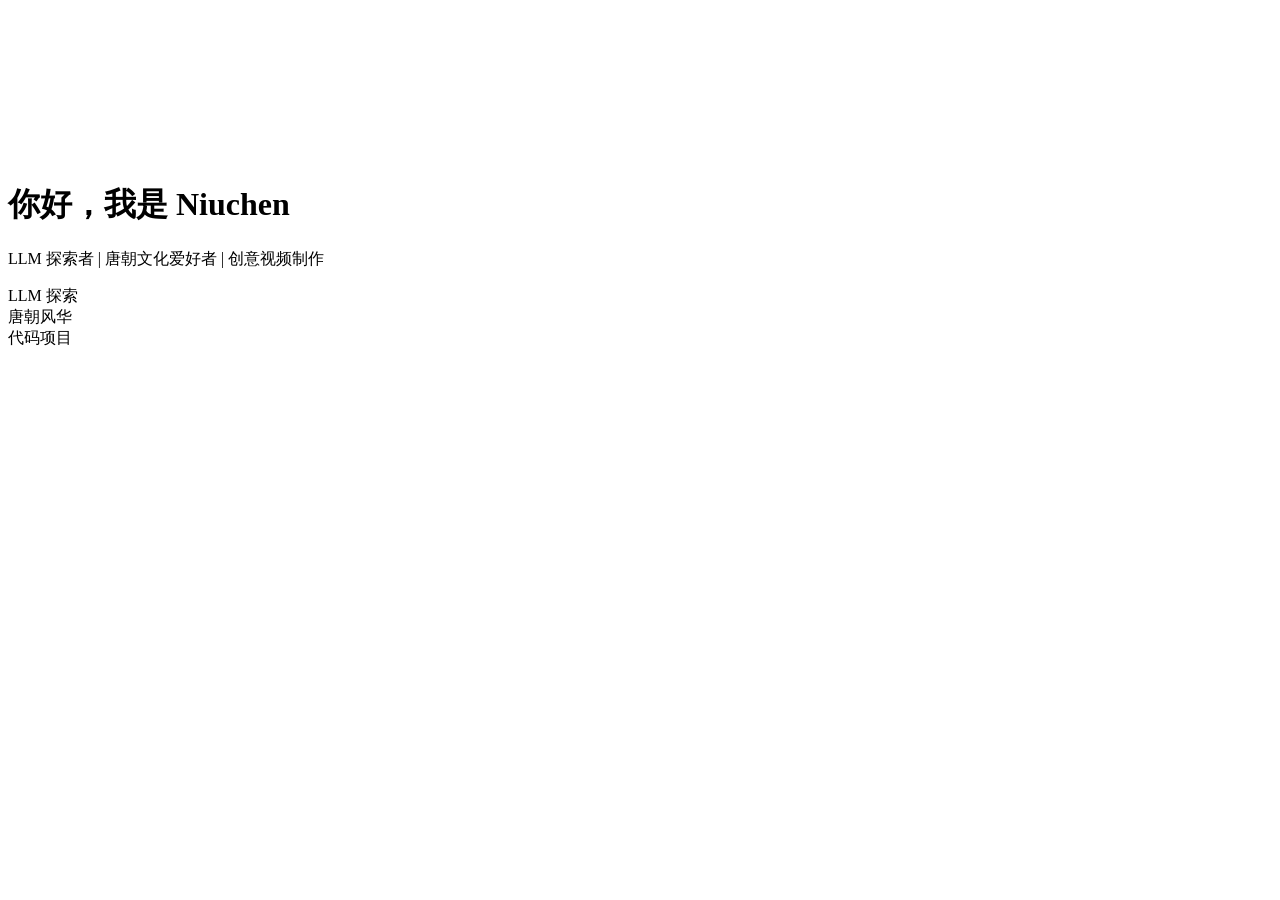
==== index.html @ 86c9473b "Create index.html" ====
<!DOCTYPE html>
<html lang="zh-CN">
<head>
    <meta charset="UTF-8">
    <title>Niuchen 的梦幻空间</title>
    <link rel="stylesheet" href="style.css">
</head>
<body>
    <canvas id="canvas"></canvas> <div class="content">
        <header>
            <h1 class="anime-title">你好，我是 Niuchen</h1>
            <p>LLM 探索者 | 唐朝文化爱好者 | 创意视频制作</p>
        </header>
        <main class="card-container">
            <div class="card">LLM 探索</div>
            <div class="card">唐朝风华</div>
            <div class="card">代码项目</div>
        </main>
    </div>
    <script src="script.js"></script>
</body>
</html>
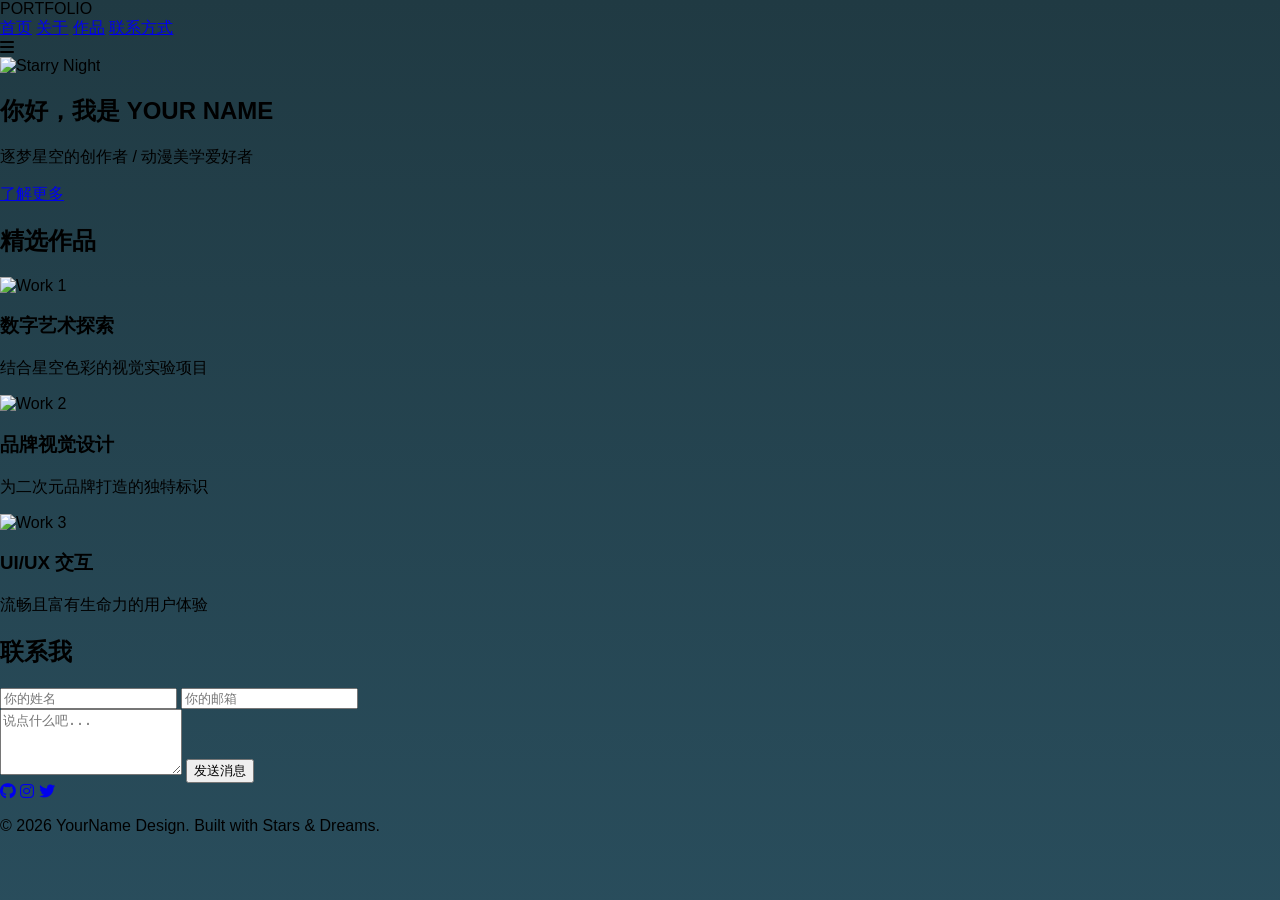
==== commit 5b527194: "Update index.html" ====
--- a/index.html
+++ b/index.html
@@ -2,21 +2,95 @@
 <html lang="zh-CN">
 <head>
     <meta charset="UTF-8">
-    <title>Niuchen 的梦幻空间</title>
+    <meta name="viewport" content="width=device-width, initial-scale=1.0">
+    <title>个人综合空间 | Your Name</title>
+    <script src="https://cdn.tailwindcss.com"></script>
+    <link rel="stylesheet" href="https://cdnjs.cloudflare.com/ajax/libs/font-awesome/6.0.0/css/all.min.css">
     <link rel="stylesheet" href="style.css">
 </head>
-<body>
-    <canvas id="canvas"></canvas> <div class="content">
-        <header>
-            <h1 class="anime-title">你好，我是 Niuchen</h1>
-            <p>LLM 探索者 | 唐朝文化爱好者 | 创意视频制作</p>
-        </header>
-        <main class="card-container">
-            <div class="card">LLM 探索</div>
-            <div class="card">唐朝风华</div>
-            <div class="card">代码项目</div>
-        </main>
-    </div>
-    <script src="script.js"></script>
+<body class="bg-slate-900 text-white font-sans">
+
+    <nav class="fixed w-full z-50 bg-slate-900/80 backdrop-blur-md border-b border-purple-500/30">
+        <div class="max-w-7xl mx-auto px-6 py-4 flex justify-between items-center">
+            <div class="text-2xl font-bold bg-gradient-to-r from-cyan-400 to-pink-500 bg-clip-text text-transparent">
+                PORTFOLIO
+            </div>
+            <div class="hidden md:flex space-x-8">
+                <a href="#" class="hover:text-cyan-400 transition-colors">首页</a>
+                <a href="#about" class="hover:text-pink-400 transition-colors">关于</a>
+                <a href="#work" class="hover:text-purple-400 transition-colors">作品</a>
+                <a href="#contact" class="hover:text-yellow-400 transition-colors">联系方式</a>
+            </div>
+            <div class="md:hidden text-2xl">
+                <i class="fas fa-bars"></i>
+            </div>
+        </div>
+    </nav>
+
+    <section class="relative h-screen flex items-center justify-center overflow-hidden">
+        <img src="https://images.unsplash.com/photo-1506744038136-46273834b3fb?auto=format&fit=crop&q=80&w=2000" 
+             alt="Starry Night" 
+             class="absolute inset-0 w-full h-full object-cover opacity-60">
+        <div class="absolute inset-0 bg-gradient-to-b from-transparent via-slate-900/50 to-slate-900"></div>
+        
+        <div class="relative z-10 text-center px-4">
+            <h1 class="text-5xl md:text-8xl font-black mb-6 tracking-tighter animate-fade-in">
+                你好，我是 <span class="text-transparent bg-clip-text bg-gradient-to-r from-cyan-300 via-pink-400 to-yellow-300">YOUR NAME</span>
+            </h1>
+            <p class="text-lg md:text-2xl mb-8 text-slate-300">逐梦星空的创作者 / 动漫美学爱好者</p>
+            <a href="#work" class="px-8 py-4 bg-gradient-to-r from-cyan-500 to-purple-600 rounded-full font-bold text-lg hover:scale-105 transition-transform hover:shadow-[0_0_20px_rgba(34,211,238,0.6)]">
+                了解更多
+            </a>
+        </div>
+    </section>
+
+    <section id="work" class="py-24 max-w-7xl mx-auto px-6">
+        <h2 class="text-4xl font-bold mb-12 text-center">精选作品</h2>
+        <div class="grid grid-cols-1 md:grid-cols-3 gap-8">
+            <div class="group relative overflow-hidden rounded-2xl bg-slate-800 border border-slate-700 hover:border-pink-500 transition-all">
+                <img src="https://images.unsplash.com/photo-1578632292335-df3abbb0d586?auto=format&fit=crop&q=80&w=600" class="w-full h-64 object-cover group-hover:scale-110 transition-duration-500" alt="Work 1">
+                <div class="p-6">
+                    <h3 class="text-xl font-bold mb-2 group-hover:text-cyan-400">数字艺术探索</h3>
+                    <p class="text-slate-400 text-sm">结合星空色彩的视觉实验项目</p>
+                </div>
+            </div>
+            <div class="group relative overflow-hidden rounded-2xl bg-slate-800 border border-slate-700 hover:border-cyan-500 transition-all">
+                <img src="https://images.unsplash.com/photo-1614850523296-d8c1af93d400?auto=format&fit=crop&q=80&w=600" class="w-full h-64 object-cover group-hover:scale-110 transition-duration-500" alt="Work 2">
+                <div class="p-6">
+                    <h3 class="text-xl font-bold mb-2 group-hover:text-pink-400">品牌视觉设计</h3>
+                    <p class="text-slate-400 text-sm">为二次元品牌打造的独特标识</p>
+                </div>
+            </div>
+            <div class="group relative overflow-hidden rounded-2xl bg-slate-800 border border-slate-700 hover:border-yellow-500 transition-all">
+                <img src="https://images.unsplash.com/photo-1534447677768-be436bb09401?auto=format&fit=crop&q=80&w=600" class="w-full h-64 object-cover group-hover:scale-110 transition-duration-500" alt="Work 3">
+                <div class="p-6">
+                    <h3 class="text-xl font-bold mb-2 group-hover:text-yellow-400">UI/UX 交互</h3>
+                    <p class="text-slate-400 text-sm">流畅且富有生命力的用户体验</p>
+                </div>
+            </div>
+        </div>
+    </section>
+
+    <section id="contact" class="py-24 bg-slate-950/50">
+        <div class="max-w-4xl mx-auto px-6 text-center">
+            <h2 class="text-4xl font-bold mb-8">联系我</h2>
+            <form class="space-y-6 text-left">
+                <div class="grid grid-cols-1 md:grid-cols-2 gap-6">
+                    <input type="text" placeholder="你的姓名" class="w-full bg-slate-800 border border-slate-700 p-4 rounded-lg focus:outline-none focus:border-pink-500 transition-colors">
+                    <input type="email" placeholder="你的邮箱" class="w-full bg-slate-800 border border-slate-700 p-4 rounded-lg focus:outline-none focus:border-cyan-500 transition-colors">
+                </div>
+                <textarea rows="4" placeholder="说点什么吧..." class="w-full bg-slate-800 border border-slate-700 p-4 rounded-lg focus:outline-none focus:border-purple-500 transition-colors"></textarea>
+                <button class="w-full py-4 bg-white text-slate-900 font-bold rounded-lg hover:bg-cyan-400 hover:text-white transition-all transform hover:-translate-y-1">发送消息</button>
+            </form>
+
+            <div class="mt-16 flex justify-center space-x-8 text-2xl">
+                <a href="#" class="text-slate-400 hover:text-cyan-400 transition-colors"><i class="fab fa-github"></i></a>
+                <a href="#" class="text-slate-400 hover:text-pink-400 transition-colors"><i class="fab fa-instagram"></i></a>
+                <a href="#" class="text-slate-400 hover:text-blue-400 transition-colors"><i class="fab fa-twitter"></i></a>
+            </div>
+            <p class="mt-8 text-slate-500 text-sm">© 2026 YourName Design. Built with Stars & Dreams.</p>
+        </div>
+    </section>
+
 </body>
 </html>
--- a/style.css
+++ b/style.css
@@ -0,0 +1,36 @@
+body, html {
+    margin: 0; padding: 0; width: 100%; height: 100%;
+    overflow: hidden; font-family: 'Segoe UI', Tahoma, Geneva, Verdana, sans-serif;
+    /* 模拟《你的名字》黄昏渐变色 */
+    background: linear-gradient(180deg, #203a43, #2c5364, #ffafbd, #ffc3a0);
+    background-size: 400% 400%;
+    animation: gradientBG 15s ease infinite;
+}
+
+@keyframes gradientBG {
+    0% { background-position: 0% 50%; }
+    50% { background-position: 100% 50%; }
+    100% { background-position: 0% 50%; }
+}
+
+.content {
+    position: absolute; top: 50%; left: 50%;
+    transform: translate(-50%, -50%);
+    text-align: center; color: white; z-index: 10;
+}
+
+.anime-title { font-size: 3rem; text-shadow: 0 0 10px rgba(255,255,255,0.5); }
+
+.card-container { display: flex; gap: 20px; margin-top: 30px; }
+
+.card {
+    background: rgba(255, 255, 255, 0.15);
+    backdrop-filter: blur(10px);
+    border: 2px solid rgba(255, 255, 255, 0.3);
+    padding: 20px 40px; border-radius: 15px;
+    cursor: pointer; transition: 0.3s;
+}
+
+.card:hover { transform: translateY(-10px); background: rgba(255, 255, 255, 0.3); }
+
+#canvas { position: fixed; top: 0; left: 0; pointer-events: none; }
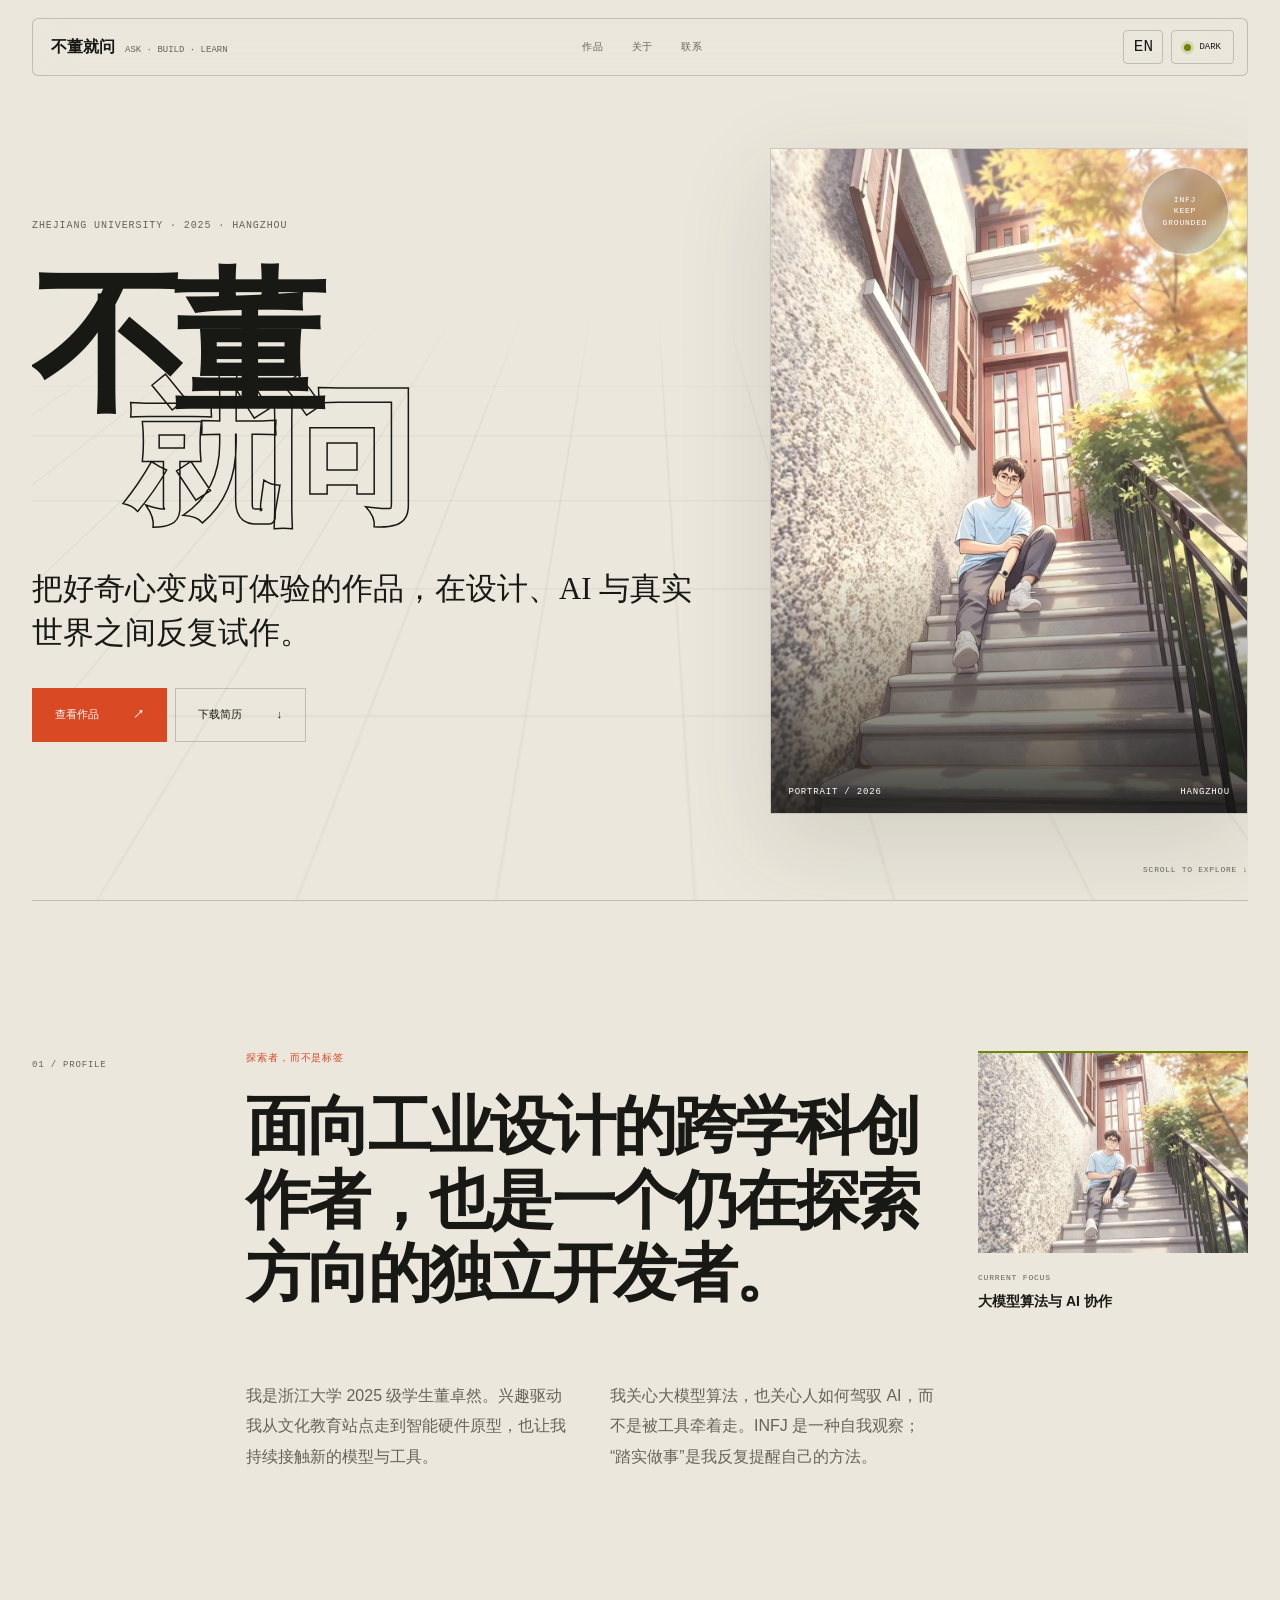
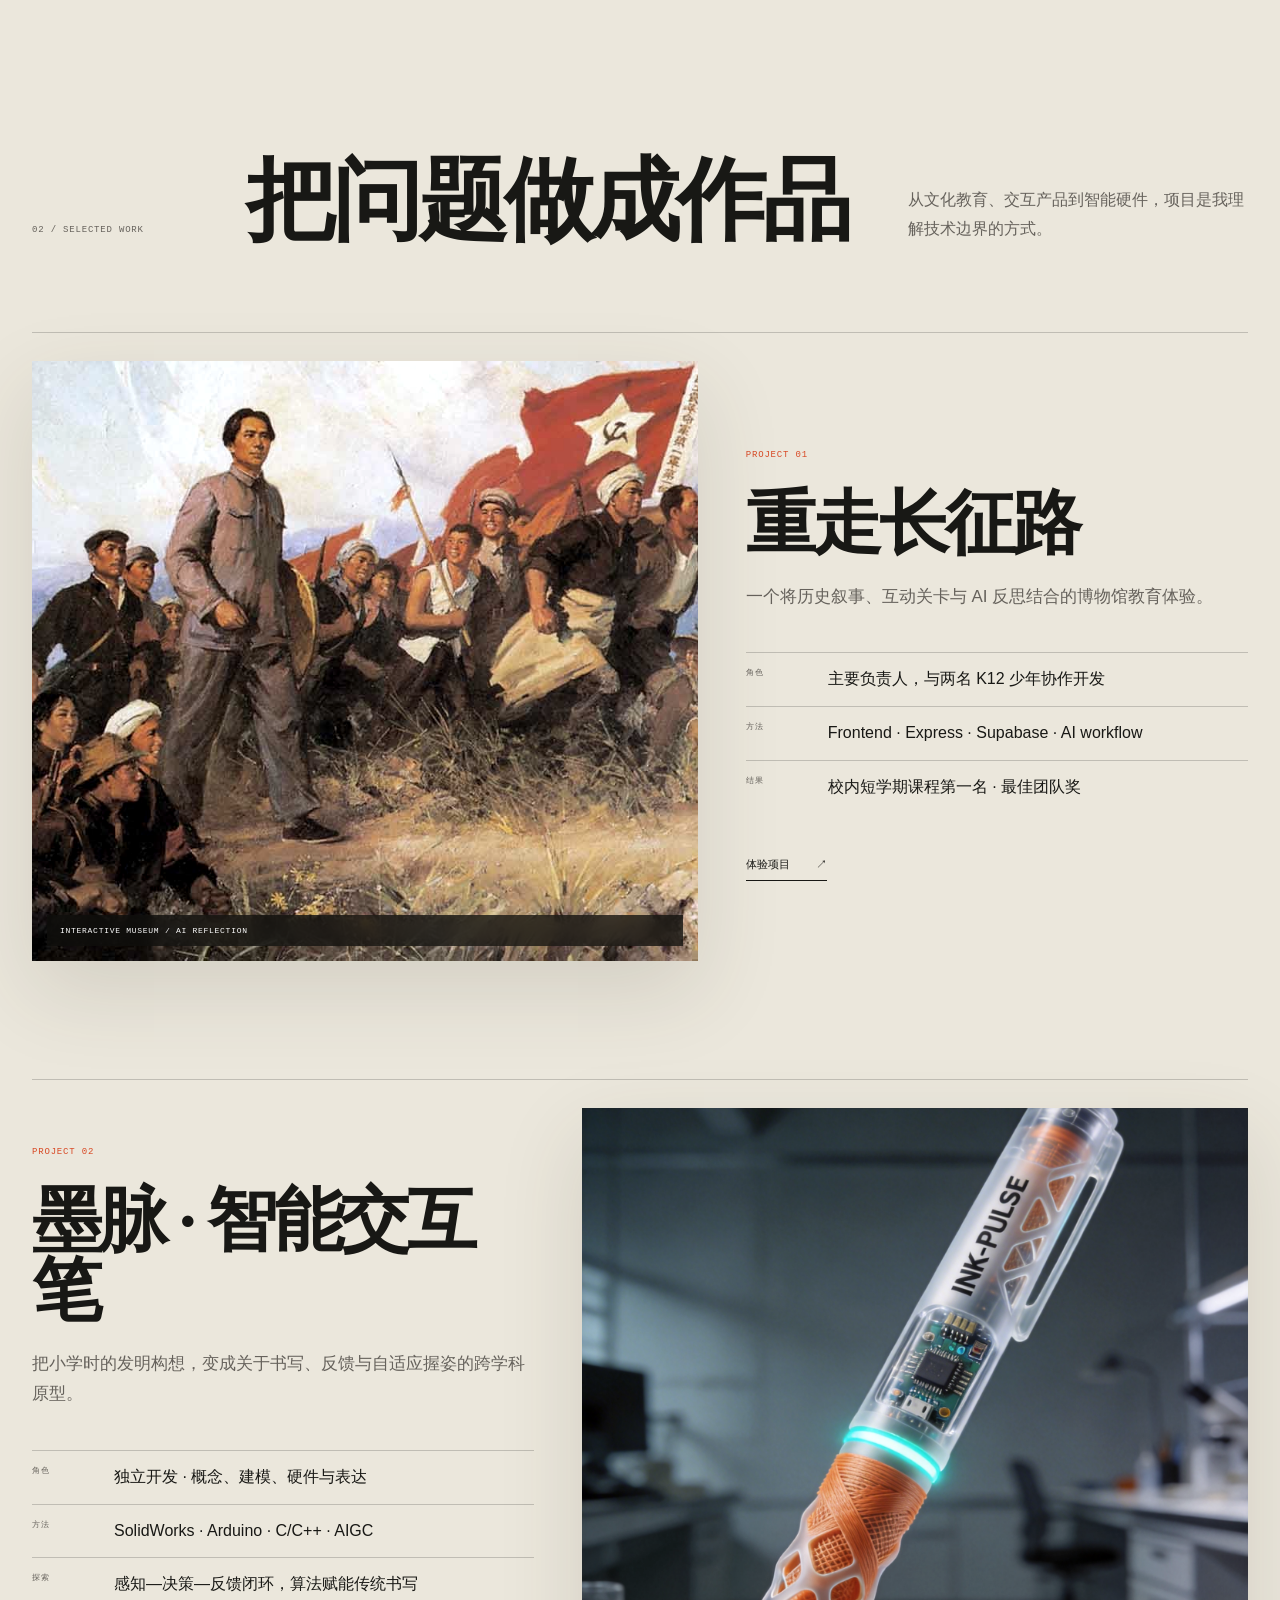
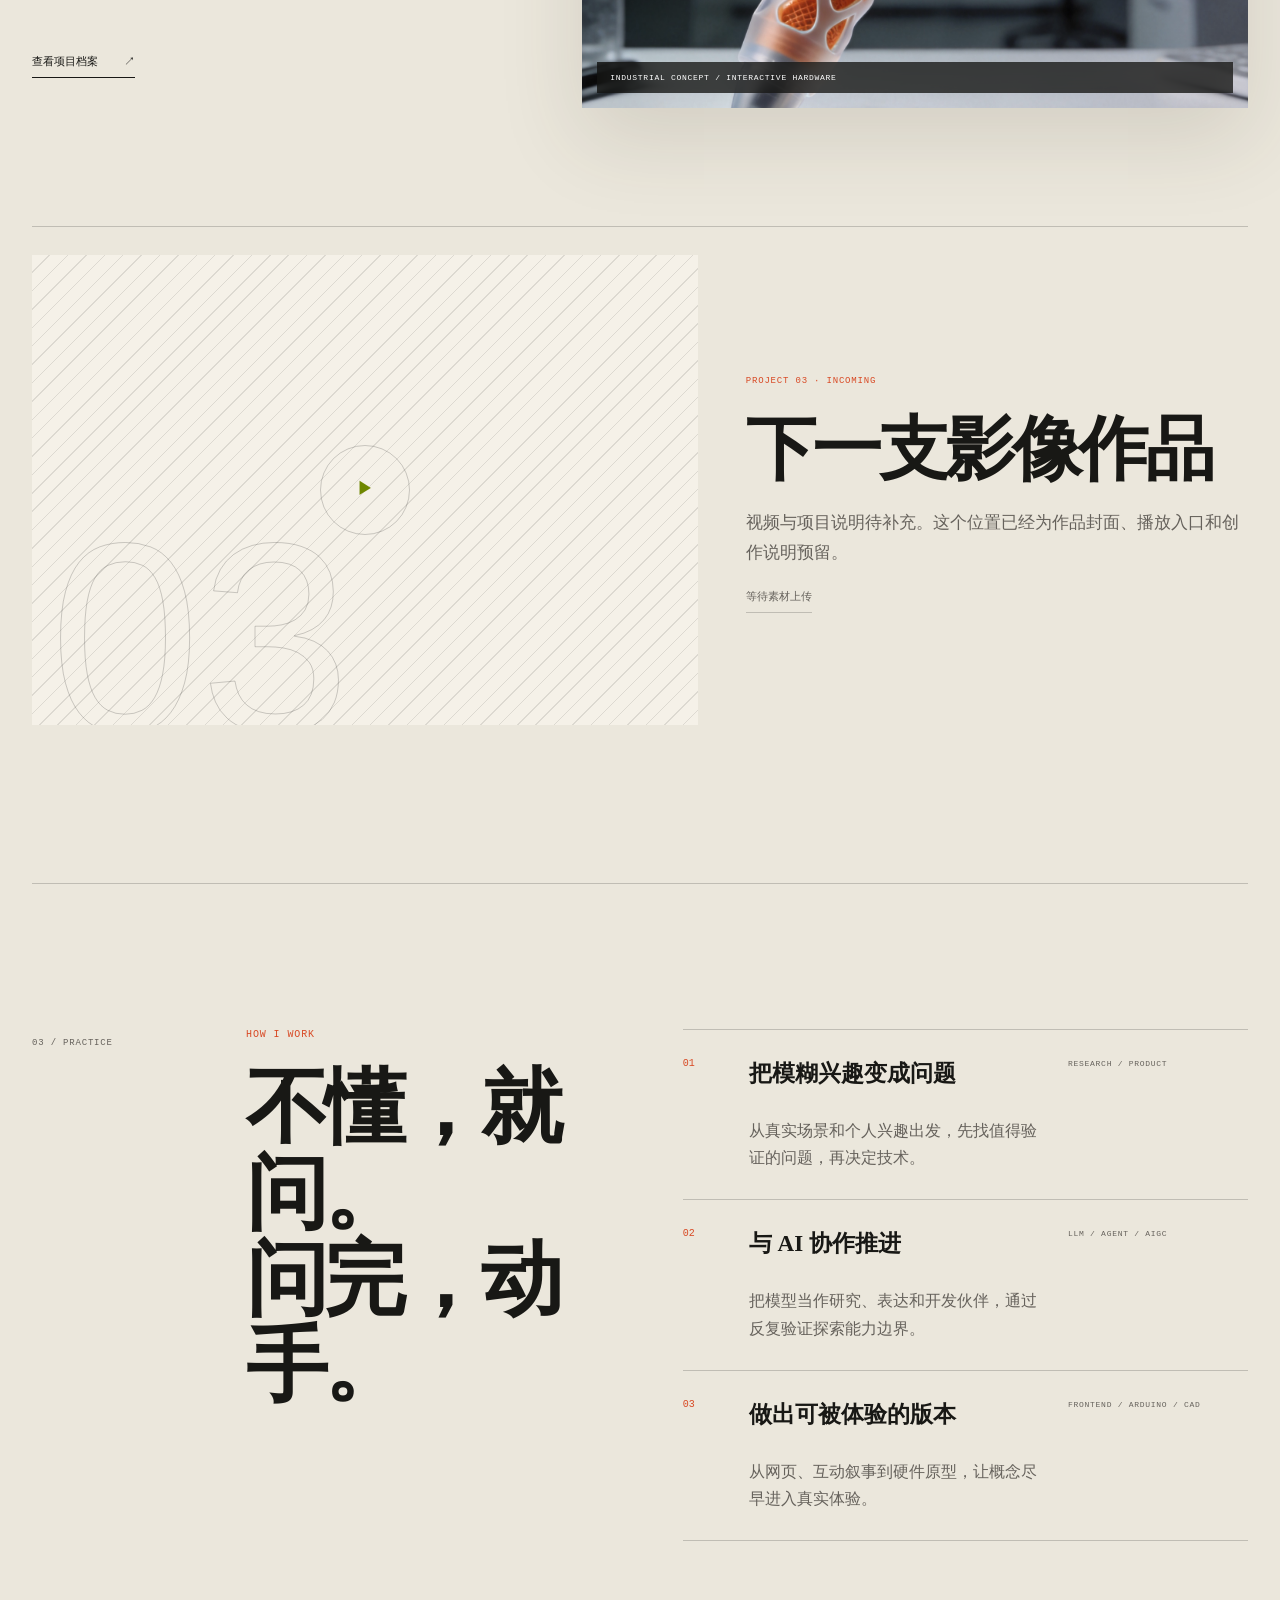
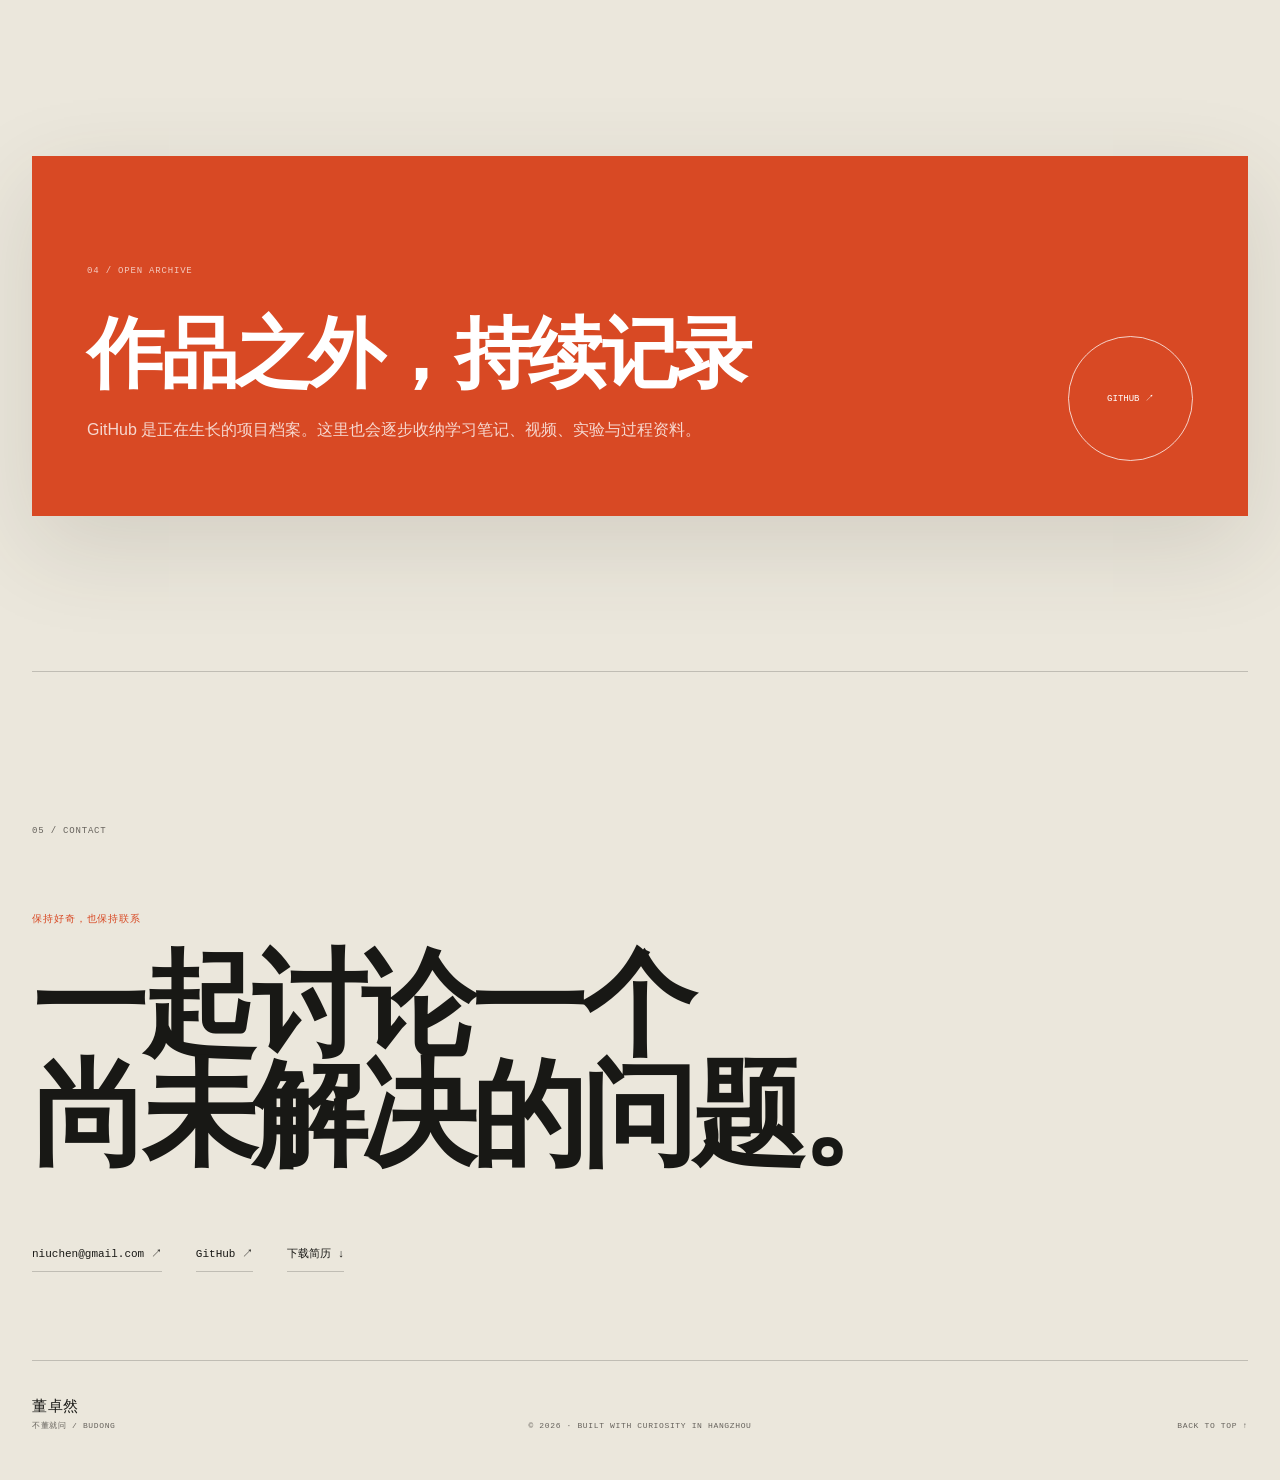
==== commit e70f483b: "Redesign personal homepage and add portrait" ====
--- a/index.html
+++ b/index.html
@@ -1,96 +1,178 @@
-<!DOCTYPE html>
-<html lang="zh-CN">
+<!doctype html>
+<html lang="zh-CN" data-theme="dark" data-edit-version="v1">
 <head>
-    <meta charset="UTF-8">
-    <meta name="viewport" content="width=device-width, initial-scale=1.0">
-    <title>个人综合空间 | Your Name</title>
-    <script src="https://cdn.tailwindcss.com"></script>
-    <link rel="stylesheet" href="https://cdnjs.cloudflare.com/ajax/libs/font-awesome/6.0.0/css/all.min.css">
-    <link rel="stylesheet" href="style.css">
+  <meta charset="utf-8">
+  <meta name="viewport" content="width=device-width,initial-scale=1">
+  <meta name="description" content="董卓然的个人作品集：设计、AI、交互产品与跨学科探索。">
+  <meta name="theme-color" content="#11110f">
+  <title>不董就问 · 董卓然</title>
+  <link rel="stylesheet" href="style.css">
 </head>
-<body class="bg-slate-900 text-white font-sans">
+<body>
+  <div class="edit-hotzone" aria-hidden="true"></div>
+  <div class="edit-tools" aria-label="页面编辑工具">
+    <button class="edit-toggle" type="button">编辑</button>
+    <button class="export-button" type="button">导出 HTML</button>
+  </div>
 
-    <nav class="fixed w-full z-50 bg-slate-900/80 backdrop-blur-md border-b border-purple-500/30">
-        <div class="max-w-7xl mx-auto px-6 py-4 flex justify-between items-center">
-            <div class="text-2xl font-bold bg-gradient-to-r from-cyan-400 to-pink-500 bg-clip-text text-transparent">
-                PORTFOLIO
-            </div>
-            <div class="hidden md:flex space-x-8">
-                <a href="#" class="hover:text-cyan-400 transition-colors">首页</a>
-                <a href="#about" class="hover:text-pink-400 transition-colors">关于</a>
-                <a href="#work" class="hover:text-purple-400 transition-colors">作品</a>
-                <a href="#contact" class="hover:text-yellow-400 transition-colors">联系方式</a>
-            </div>
-            <div class="md:hidden text-2xl">
-                <i class="fas fa-bars"></i>
-            </div>
+  <nav class="nav shell" aria-label="主导航">
+    <a class="wordmark" href="#top">
+      <strong>不董就问</strong><small>ASK · BUILD · LEARN</small>
+    </a>
+    <div class="nav-links">
+      <a href="#projects" data-i18n data-zh="作品" data-en="WORK">作品</a>
+      <a href="#about" data-i18n data-zh="关于" data-en="ABOUT">关于</a>
+      <a href="#contact" data-i18n data-zh="联系" data-en="CONTACT">联系</a>
+    </div>
+    <div class="nav-actions">
+      <button id="langToggle" class="mini-button" type="button" aria-label="切换语言">EN</button>
+      <button id="themeToggle" class="theme-button" type="button" aria-label="切换深浅主题"><i></i><span>LIGHT</span></button>
+    </div>
+  </nav>
+
+  <main>
+    <section class="hero shell" id="top">
+      <div class="hero-grid" aria-hidden="true"></div>
+      <div class="hero-copy">
+        <p class="meta reveal" data-edit-id="hero-meta">ZHEJIANG UNIVERSITY · 2025 · HANGZHOU</p>
+        <h1 class="reveal delay-1" aria-label="不董就问">
+          <span data-edit-id="hero-title-1" data-i18n data-zh="不董" data-en="ASK.">不董</span>
+          <span class="outline" data-edit-id="hero-title-2" data-i18n data-zh="就问" data-en="BUILD.">就问</span>
+        </h1>
+        <p class="tagline reveal delay-2" data-edit-id="hero-tagline" data-i18n
+           data-zh="把好奇心变成可体验的作品，在设计、AI 与真实世界之间反复试作。"
+           data-en="Turning curiosity into tangible experiences through design, AI and hands-on experimentation.">
+          把好奇心变成可体验的作品，在设计、AI 与真实世界之间反复试作。
+        </p>
+        <div class="hero-actions reveal delay-2">
+          <a class="button primary" href="#projects"><span data-i18n data-zh="查看作品" data-en="VIEW PROJECTS">查看作品</span><b>↗</b></a>
+          <a class="button" href="resume-placeholder.txt" download><span data-i18n data-zh="下载简历" data-en="RÉSUMÉ">下载简历</span><b>↓</b></a>
         </div>
-    </nav>
-
-    <section class="relative h-screen flex items-center justify-center overflow-hidden">
-        <img src="https://images.unsplash.com/photo-1506744038136-46273834b3fb?auto=format&fit=crop&q=80&w=2000" 
-             alt="Starry Night" 
-             class="absolute inset-0 w-full h-full object-cover opacity-60">
-        <div class="absolute inset-0 bg-gradient-to-b from-transparent via-slate-900/50 to-slate-900"></div>
-        
-        <div class="relative z-10 text-center px-4">
-            <h1 class="text-5xl md:text-8xl font-black mb-6 tracking-tighter animate-fade-in">
-                你好，我是 <span class="text-transparent bg-clip-text bg-gradient-to-r from-cyan-300 via-pink-400 to-yellow-300">YOUR NAME</span>
-            </h1>
-            <p class="text-lg md:text-2xl mb-8 text-slate-300">逐梦星空的创作者 / 动漫美学爱好者</p>
-            <a href="#work" class="px-8 py-4 bg-gradient-to-r from-cyan-500 to-purple-600 rounded-full font-bold text-lg hover:scale-105 transition-transform hover:shadow-[0_0_20px_rgba(34,211,238,0.6)]">
-                了解更多
-            </a>
-        </div>
+      </div>
+      <figure class="portrait reveal delay-1">
+        <img src="assets/portrait-anime.jpg" alt="董卓然的动漫风格个人照片">
+        <figcaption><span>PORTRAIT / 2026</span><span>HANGZHOU</span></figcaption>
+        <div class="portrait-mark">INFJ<br>KEEP<br>GROUNDED</div>
+      </figure>
+      <p class="scroll-note">SCROLL TO EXPLORE ↓</p>
     </section>
 
-    <section id="work" class="py-24 max-w-7xl mx-auto px-6">
-        <h2 class="text-4xl font-bold mb-12 text-center">精选作品</h2>
-        <div class="grid grid-cols-1 md:grid-cols-3 gap-8">
-            <div class="group relative overflow-hidden rounded-2xl bg-slate-800 border border-slate-700 hover:border-pink-500 transition-all">
-                <img src="https://images.unsplash.com/photo-1578632292335-df3abbb0d586?auto=format&fit=crop&q=80&w=600" class="w-full h-64 object-cover group-hover:scale-110 transition-duration-500" alt="Work 1">
-                <div class="p-6">
-                    <h3 class="text-xl font-bold mb-2 group-hover:text-cyan-400">数字艺术探索</h3>
-                    <p class="text-slate-400 text-sm">结合星空色彩的视觉实验项目</p>
-                </div>
-            </div>
-            <div class="group relative overflow-hidden rounded-2xl bg-slate-800 border border-slate-700 hover:border-cyan-500 transition-all">
-                <img src="https://images.unsplash.com/photo-1614850523296-d8c1af93d400?auto=format&fit=crop&q=80&w=600" class="w-full h-64 object-cover group-hover:scale-110 transition-duration-500" alt="Work 2">
-                <div class="p-6">
-                    <h3 class="text-xl font-bold mb-2 group-hover:text-pink-400">品牌视觉设计</h3>
-                    <p class="text-slate-400 text-sm">为二次元品牌打造的独特标识</p>
-                </div>
-            </div>
-            <div class="group relative overflow-hidden rounded-2xl bg-slate-800 border border-slate-700 hover:border-yellow-500 transition-all">
-                <img src="https://images.unsplash.com/photo-1534447677768-be436bb09401?auto=format&fit=crop&q=80&w=600" class="w-full h-64 object-cover group-hover:scale-110 transition-duration-500" alt="Work 3">
-                <div class="p-6">
-                    <h3 class="text-xl font-bold mb-2 group-hover:text-yellow-400">UI/UX 交互</h3>
-                    <p class="text-slate-400 text-sm">流畅且富有生命力的用户体验</p>
-                </div>
-            </div>
+    <section class="profile shell" id="about">
+      <p class="section-no">01 / PROFILE</p>
+      <div class="profile-main">
+        <p class="eyebrow" data-edit-id="profile-eyebrow" data-i18n data-zh="探索者，而不是标签" data-en="AN EXPLORER, NOT A LABEL">探索者，而不是标签</p>
+        <h2 data-edit-id="profile-title" data-i18n
+            data-zh="面向工业设计的跨学科创作者，也是一个仍在探索方向的独立开发者。"
+            data-en="A cross-disciplinary maker moving toward industrial design — and an independent developer still exploring what comes next.">
+          面向工业设计的跨学科创作者，也是一个仍在探索方向的独立开发者。
+        </h2>
+        <div class="bio-grid">
+          <p data-edit-id="profile-bio-1" data-i18n
+             data-zh="我是浙江大学 2025 级学生董卓然。兴趣驱动我从文化教育站点走到智能硬件原型，也让我持续接触新的模型与工具。"
+             data-en="I’m Zhuoran Dong, a 2025 undergraduate at Zhejiang University. Curiosity has taken me from cultural learning experiences to intelligent hardware prototypes and emerging AI tools.">
+            我是浙江大学 2025 级学生董卓然。兴趣驱动我从文化教育站点走到智能硬件原型，也让我持续接触新的模型与工具。
+          </p>
+          <p data-edit-id="profile-bio-2" data-i18n
+             data-zh="我关心大模型算法，也关心人如何驾驭 AI，而不是被工具牵着走。INFJ 是一种自我观察；“踏实做事”是我反复提醒自己的方法。"
+             data-en="I care about LLM algorithms and about how people can direct AI with intent. INFJ is a lens for reflection; staying grounded is the practice I keep returning to.">
+            我关心大模型算法，也关心人如何驾驭 AI，而不是被工具牵着走。INFJ 是一种自我观察；“踏实做事”是我反复提醒自己的方法。
+          </p>
         </div>
+      </div>
+      <aside class="focus-card">
+        <img src="assets/portrait-anime.jpg" alt="董卓然个人照片局部">
+        <p><small>CURRENT FOCUS</small><strong data-i18n data-zh="大模型算法与 AI 协作" data-en="LLM ALGORITHMS & AI COLLABORATION">大模型算法与 AI 协作</strong></p>
+      </aside>
     </section>
 
-    <section id="contact" class="py-24 bg-slate-950/50">
-        <div class="max-w-4xl mx-auto px-6 text-center">
-            <h2 class="text-4xl font-bold mb-8">联系我</h2>
-            <form class="space-y-6 text-left">
-                <div class="grid grid-cols-1 md:grid-cols-2 gap-6">
-                    <input type="text" placeholder="你的姓名" class="w-full bg-slate-800 border border-slate-700 p-4 rounded-lg focus:outline-none focus:border-pink-500 transition-colors">
-                    <input type="email" placeholder="你的邮箱" class="w-full bg-slate-800 border border-slate-700 p-4 rounded-lg focus:outline-none focus:border-cyan-500 transition-colors">
-                </div>
-                <textarea rows="4" placeholder="说点什么吧..." class="w-full bg-slate-800 border border-slate-700 p-4 rounded-lg focus:outline-none focus:border-purple-500 transition-colors"></textarea>
-                <button class="w-full py-4 bg-white text-slate-900 font-bold rounded-lg hover:bg-cyan-400 hover:text-white transition-all transform hover:-translate-y-1">发送消息</button>
-            </form>
+    <section class="projects shell" id="projects">
+      <header class="section-header">
+        <p class="section-no">02 / SELECTED WORK</p>
+        <h2 data-edit-id="projects-title" data-i18n data-zh="把问题做成作品" data-en="TURN QUESTIONS INTO WORK">把问题做成作品</h2>
+        <p data-edit-id="projects-intro" data-i18n
+           data-zh="从文化教育、交互产品到智能硬件，项目是我理解技术边界的方式。"
+           data-en="From cultural education to interactive products and intelligent hardware, projects are how I learn the edge of technology.">
+          从文化教育、交互产品到智能硬件，项目是我理解技术边界的方式。
+        </p>
+      </header>
 
-            <div class="mt-16 flex justify-center space-x-8 text-2xl">
-                <a href="#" class="text-slate-400 hover:text-cyan-400 transition-colors"><i class="fab fa-github"></i></a>
-                <a href="#" class="text-slate-400 hover:text-pink-400 transition-colors"><i class="fab fa-instagram"></i></a>
-                <a href="#" class="text-slate-400 hover:text-blue-400 transition-colors"><i class="fab fa-twitter"></i></a>
-            </div>
-            <p class="mt-8 text-slate-500 text-sm">© 2026 YourName Design. Built with Stars & Dreams.</p>
+      <article class="project project-wide">
+        <figure class="project-image"><img src="assets/long-march-cover.jpg" alt="《重走长征路》项目封面"><figcaption>INTERACTIVE MUSEUM / AI REFLECTION</figcaption></figure>
+        <div class="project-info">
+          <p class="project-no">PROJECT 01</p>
+          <h3 data-edit-id="project-01-title" data-i18n data-zh="重走长征路" data-en="RETRACING THE LONG MARCH">重走长征路</h3>
+          <p class="lead" data-edit-id="project-01-summary" data-i18n
+             data-zh="一个将历史叙事、互动关卡与 AI 反思结合的博物馆教育体验。"
+             data-en="A museum learning experience combining historical narrative, interactive stages and AI reflection.">
+            一个将历史叙事、互动关卡与 AI 反思结合的博物馆教育体验。
+          </p>
+          <dl>
+            <div><dt data-i18n data-zh="角色" data-en="ROLE">角色</dt><dd data-edit-id="project-01-role" data-i18n data-zh="主要负责人，与两名 K12 少年协作开发" data-en="Project lead, developed with two K12 students">主要负责人，与两名 K12 少年协作开发</dd></div>
+            <div><dt data-i18n data-zh="方法" data-en="METHOD">方法</dt><dd>Frontend · Express · Supabase · AI workflow</dd></div>
+            <div><dt data-i18n data-zh="结果" data-en="OUTCOME">结果</dt><dd data-edit-id="project-01-result" data-i18n data-zh="校内短学期课程第一名 · 最佳团队奖" data-en="1st place · Best Team Award, university short-term course">校内短学期课程第一名 · 最佳团队奖</dd></div>
+          </dl>
+          <a class="text-link" href="https://niuchen476-svg.github.io/huozi-project/#/" target="_blank" rel="noreferrer"><span data-i18n data-zh="体验项目" data-en="OPEN PROJECT">体验项目</span> ↗</a>
         </div>
+      </article>
+
+      <article class="project project-reverse">
+        <div class="project-info">
+          <p class="project-no">PROJECT 02</p>
+          <h3 data-edit-id="project-02-title" data-i18n data-zh="墨脉 · 智能交互笔" data-en="INK-PULSE · SMART PEN">墨脉 · 智能交互笔</h3>
+          <p class="lead" data-edit-id="project-02-summary" data-i18n
+             data-zh="把小学时的发明构想，变成关于书写、反馈与自适应握姿的跨学科原型。"
+             data-en="An elementary-school invention revisited as a cross-disciplinary prototype about handwriting, feedback and adaptive grip.">
+            把小学时的发明构想，变成关于书写、反馈与自适应握姿的跨学科原型。
+          </p>
+          <dl>
+            <div><dt data-i18n data-zh="角色" data-en="ROLE">角色</dt><dd data-edit-id="project-02-role" data-i18n data-zh="独立开发 · 概念、建模、硬件与表达" data-en="Independent — concept, modeling, hardware and storytelling">独立开发 · 概念、建模、硬件与表达</dd></div>
+            <div><dt data-i18n data-zh="方法" data-en="METHOD">方法</dt><dd>SolidWorks · Arduino · C/C++ · AIGC</dd></div>
+            <div><dt data-i18n data-zh="探索" data-en="INQUIRY">探索</dt><dd data-edit-id="project-02-result" data-i18n data-zh="感知—决策—反馈闭环，算法赋能传统书写" data-en="A sensing–decision–feedback loop for augmented handwriting">感知—决策—反馈闭环，算法赋能传统书写</dd></div>
+          </dl>
+          <a class="text-link" href="https://github.com/niuchen476-svg/Smart-Electronic-Pen" target="_blank" rel="noreferrer"><span data-i18n data-zh="查看项目档案" data-en="READ CASE FILE">查看项目档案</span> ↗</a>
+        </div>
+        <figure class="project-image"><img src="assets/ink-pulse-product.png" alt="墨脉智能交互笔概念效果图" loading="lazy"><figcaption>INDUSTRIAL CONCEPT / INTERACTIVE HARDWARE</figcaption></figure>
+      </article>
+
+      <article class="project upcoming">
+        <div class="upcoming-art" aria-hidden="true"><span>03</span><b>▶</b></div>
+        <div class="project-info">
+          <p class="project-no">PROJECT 03 · INCOMING</p>
+          <h3 data-edit-id="project-03-title" data-i18n data-zh="下一支影像作品" data-en="THE NEXT VIDEO WORK">下一支影像作品</h3>
+          <p class="lead" data-edit-id="project-03-summary" data-i18n
+             data-zh="视频与项目说明待补充。这个位置已经为作品封面、播放入口和创作说明预留。"
+             data-en="Video and case notes coming soon. This space is reserved for the cover, playback and creative statement.">
+            视频与项目说明待补充。这个位置已经为作品封面、播放入口和创作说明预留。
+          </p>
+          <span class="text-link muted" data-i18n data-zh="等待素材上传" data-en="AWAITING UPLOAD">等待素材上传</span>
+        </div>
+      </article>
     </section>
 
+    <section class="practice shell">
+      <p class="section-no">03 / PRACTICE</p>
+      <div class="practice-title"><p class="eyebrow">HOW I WORK</p><h2 data-edit-id="practice-title" data-i18n data-zh="不懂，就问。\n问完，动手。" data-en="ASK FIRST.\nTHEN MAKE.">不懂，就问。<br>问完，动手。</h2></div>
+      <div class="practice-list">
+        <div><span>01</span><h3 data-edit-id="practice-01" data-i18n data-zh="把模糊兴趣变成问题" data-en="FRAME THE CURIOSITY">把模糊兴趣变成问题</h3><p data-edit-id="practice-01-desc" data-i18n data-zh="从真实场景和个人兴趣出发，先找值得验证的问题，再决定技术。" data-en="Start with a real context and a question worth testing before choosing the technology.">从真实场景和个人兴趣出发，先找值得验证的问题，再决定技术。</p><small>RESEARCH / PRODUCT</small></div>
+        <div><span>02</span><h3 data-edit-id="practice-02" data-i18n data-zh="与 AI 协作推进" data-en="DIRECT AI WITH INTENT">与 AI 协作推进</h3><p data-edit-id="practice-02-desc" data-i18n data-zh="把模型当作研究、表达和开发伙伴，通过反复验证探索能力边界。" data-en="Use models as research, expression and development partners — with deliberate iteration and verification.">把模型当作研究、表达和开发伙伴，通过反复验证探索能力边界。</p><small>LLM / AGENT / AIGC</small></div>
+        <div><span>03</span><h3 data-edit-id="practice-03" data-i18n data-zh="做出可被体验的版本" data-en="MAKE IT TANGIBLE">做出可被体验的版本</h3><p data-edit-id="practice-03-desc" data-i18n data-zh="从网页、互动叙事到硬件原型，让概念尽早进入真实体验。" data-en="Move ideas into real experience early, from web interactions and narrative systems to hardware prototypes.">从网页、互动叙事到硬件原型，让概念尽早进入真实体验。</p><small>FRONTEND / ARDUINO / CAD</small></div>
+      </div>
+    </section>
+
+    <section class="archive shell">
+      <div><p class="section-no">04 / OPEN ARCHIVE</p><h2 data-edit-id="archive-title" data-i18n data-zh="作品之外，持续记录" data-en="BEYOND PROJECTS, KEEP RECORDING">作品之外，持续记录</h2><p data-edit-id="archive-desc" data-i18n data-zh="GitHub 是正在生长的项目档案。这里也会逐步收纳学习笔记、视频、实验与过程资料。" data-en="GitHub is the living archive. Notes, videos, experiments and process material will gradually find a home here.">GitHub 是正在生长的项目档案。这里也会逐步收纳学习笔记、视频、实验与过程资料。</p></div>
+      <a href="https://github.com/niuchen476-svg?tab=repositories" target="_blank" rel="noreferrer">GITHUB ↗</a>
+    </section>
+
+    <section class="contact shell" id="contact">
+      <p class="section-no">05 / CONTACT</p>
+      <p class="eyebrow" data-i18n data-zh="保持好奇，也保持联系" data-en="STAY CURIOUS. STAY IN TOUCH.">保持好奇，也保持联系</p>
+      <h2 data-edit-id="contact-title" data-i18n data-zh="一起讨论一个\n尚未解决的问题。" data-en="LET'S TALK ABOUT\nAN UNSOLVED QUESTION.">一起讨论一个<br>尚未解决的问题。</h2>
+      <div class="contact-links"><a href="mailto:niuchen@gmail.com">niuchen@gmail.com ↗</a><a href="https://github.com/niuchen476-svg" target="_blank" rel="noreferrer">GitHub ↗</a><a href="resume-placeholder.txt" download><span data-i18n data-zh="下载简历" data-en="RÉSUMÉ">下载简历</span> ↓</a></div>
+    </section>
+  </main>
+
+  <footer class="footer shell"><div><strong>董卓然</strong><span>不董就问 / BUDONG</span></div><p>© 2026 · BUILT WITH CURIOSITY IN HANGZHOU</p><a href="#top">BACK TO TOP ↑</a></footer>
+  <script src="script.js"></script>
 </body>
 </html>
--- a/style.css
+++ b/style.css
@@ -1,36 +1,15 @@
-body, html {
-    margin: 0; padding: 0; width: 100%; height: 100%;
-    overflow: hidden; font-family: 'Segoe UI', Tahoma, Geneva, Verdana, sans-serif;
-    /* 模拟《你的名字》黄昏渐变色 */
-    background: linear-gradient(180deg, #203a43, #2c5364, #ffafbd, #ffc3a0);
-    background-size: 400% 400%;
-    animation: gradientBG 15s ease infinite;
-}
-
-@keyframes gradientBG {
-    0% { background-position: 0% 50%; }
-    50% { background-position: 100% 50%; }
-    100% { background-position: 0% 50%; }
-}
-
-.content {
-    position: absolute; top: 50%; left: 50%;
-    transform: translate(-50%, -50%);
-    text-align: center; color: white; z-index: 10;
-}
-
-.anime-title { font-size: 3rem; text-shadow: 0 0 10px rgba(255,255,255,0.5); }
-
-.card-container { display: flex; gap: 20px; margin-top: 30px; }
-
-.card {
-    background: rgba(255, 255, 255, 0.15);
-    backdrop-filter: blur(10px);
-    border: 2px solid rgba(255, 255, 255, 0.3);
-    padding: 20px 40px; border-radius: 15px;
-    cursor: pointer; transition: 0.3s;
-}
-
-.card:hover { transform: translateY(-10px); background: rgba(255, 255, 255, 0.3); }
-
-#canvas { position: fixed; top: 0; left: 0; pointer-events: none; }
+:root{--bg:#11110f;--surface:#1b1b18;--text:#f2eee4;--muted:#aaa69d;--line:rgba(242,238,228,.18);--accent:#ee5b32;--lime:#c8ff47;--shadow:rgba(0,0,0,.35)}
+:root[data-theme="light"]{--bg:#ebe7dc;--surface:#f5f1e8;--text:#181815;--muted:#66625c;--line:rgba(24,24,21,.2);--accent:#d84924;--lime:#6f8700;--shadow:rgba(67,59,44,.14)}
+*{box-sizing:border-box}html{scroll-behavior:smooth;background:var(--bg)}body{margin:0;background:var(--bg);color:var(--text);font-family:"Noto Sans SC","Source Han Sans SC","PingFang SC","Microsoft YaHei",sans-serif;transition:background .35s,color .35s}a{color:inherit;text-decoration:none}button{font:inherit}.shell{width:min(1440px,calc(100% - 64px));margin-inline:auto}.meta,.section-no,.eyebrow,.project-no,figcaption,.scroll-note,.nav-links,.nav-actions,.practice small{font-family:"JetBrains Mono","SFMono-Regular",Consolas,monospace;letter-spacing:.09em}
+.nav{position:fixed;z-index:50;top:18px;left:50%;transform:translateX(-50%);display:grid;grid-template-columns:1fr auto 1fr;align-items:center;padding:11px 13px 11px 18px;border:1px solid var(--line);border-radius:6px;background:color-mix(in srgb,var(--bg) 80%,transparent);backdrop-filter:blur(18px)}.wordmark{display:flex;align-items:baseline;gap:10px;width:max-content}.wordmark strong{font-family:"Noto Serif SC","Songti SC",serif}.wordmark small{font:9px "JetBrains Mono",monospace;color:var(--muted)}.nav-links{display:flex;gap:28px;font-size:10px}.nav-links a{color:var(--muted)}.nav-actions{justify-self:end;display:flex;gap:8px}.mini-button,.theme-button{height:34px;border:1px solid var(--line);border-radius:4px;background:transparent;color:var(--text);cursor:pointer}.mini-button{width:40px}.theme-button{display:flex;align-items:center;gap:8px;padding:0 12px;font-size:9px}.theme-button i{width:7px;height:7px;border-radius:50%;background:var(--lime);box-shadow:0 0 0 3px color-mix(in srgb,var(--lime) 18%,transparent)}
+.hero{min-height:100svh;padding:120px 0 58px;position:relative;display:grid;grid-template-columns:1.05fr .72fr;gap:42px;align-items:center;overflow:hidden}.hero-grid{position:absolute;z-index:0;inset:35% -10% -28%;opacity:.3;transform:perspective(650px) rotateX(65deg);transform-origin:top;background-image:linear-gradient(var(--line) 1px,transparent 1px),linear-gradient(90deg,var(--line) 1px,transparent 1px);background-size:68px 68px;mask-image:linear-gradient(to bottom,transparent,#000 24%,transparent 95%)}.hero-copy,.portrait{position:relative;z-index:1}.meta{margin:0 0 58px;color:var(--muted);font-size:10px}.hero h1{margin:0;font-family:"Arial Narrow","Noto Sans SC",sans-serif;font-size:clamp(90px,12vw,190px);font-weight:900;letter-spacing:-.09em;line-height:.72}.hero h1 span{display:block}.hero h1 .outline{margin-left:13%;color:transparent;-webkit-text-stroke:1.5px var(--text)}.tagline{max-width:680px;margin:58px 0 32px;font-family:"Noto Serif SC","Songti SC",serif;font-size:clamp(22px,2.4vw,38px);line-height:1.42}.hero-actions{display:flex;gap:8px}.button{min-height:54px;padding:0 22px;border:1px solid var(--line);display:inline-flex;align-items:center;justify-content:space-between;gap:34px;font:11px "JetBrains Mono",monospace;transition:.2s}.button:hover{transform:translateY(-3px)}.button.primary{background:var(--accent);border-color:var(--accent);color:#fff}.portrait{height:min(74vh,780px);margin:0;border:1px solid var(--line);background:var(--surface);box-shadow:0 30px 90px var(--shadow);overflow:hidden}.portrait>img{width:100%;height:100%;object-fit:cover;object-position:center 55%;filter:saturate(.86) contrast(1.02);transition:transform .8s ease}.portrait:hover>img{transform:scale(1.025)}.portrait:after{content:"";position:absolute;inset:0;background:linear-gradient(to top,rgba(12,12,10,.78),transparent 38%);pointer-events:none}.portrait figcaption{position:absolute;z-index:2;left:17px;right:17px;bottom:16px;display:flex;justify-content:space-between;color:#fff;font-size:9px}.portrait-mark{position:absolute;z-index:2;right:18px;top:18px;width:88px;height:88px;border:1px solid rgba(255,255,255,.55);border-radius:50%;display:grid;place-items:center;text-align:center;color:#fff;font:8px/1.45 "JetBrains Mono",monospace;letter-spacing:.1em;background:rgba(20,20,17,.2);backdrop-filter:blur(8px)}.scroll-note{position:absolute;z-index:2;right:0;bottom:18px;color:var(--muted);font-size:8px}
+.profile{padding:150px 0;border-top:1px solid var(--line);display:grid;grid-template-columns:170px 1fr 270px;gap:44px}.section-no{color:var(--muted);font-size:9px}.eyebrow{margin:0 0 25px;color:var(--accent);font-size:10px}.profile h2,.section-header h2,.practice h2,.archive h2,.contact h2{margin:0;white-space:pre-line;font-family:"Noto Serif SC","Songti SC",serif;font-weight:600;letter-spacing:-.045em}.profile h2{font-size:clamp(38px,5vw,76px);line-height:1.15}.bio-grid{display:grid;grid-template-columns:1fr 1fr;gap:40px;margin-top:54px;color:var(--muted);line-height:1.9}.focus-card{margin:0;border-top:2px solid var(--lime)}.focus-card img{width:100%;height:200px;object-fit:cover;object-position:center 58%;filter:saturate(.7)}.focus-card p{margin:16px 0;display:flex;flex-direction:column;gap:9px}.focus-card small{font:8px "JetBrains Mono",monospace;color:var(--muted);letter-spacing:.1em}.focus-card strong{font-size:14px;line-height:1.5}
+.projects{padding:120px 0}.section-header{display:grid;grid-template-columns:170px 1fr 340px;gap:44px;align-items:end;margin-bottom:88px}.section-header h2{font-size:clamp(50px,7vw,104px);line-height:.96}.section-header>p:last-child{margin:0;color:var(--muted);line-height:1.8}.project{display:grid;grid-template-columns:1.14fr .86fr;gap:48px;padding:28px 0 118px;border-top:1px solid var(--line);min-height:680px}.project-reverse{grid-template-columns:.86fr 1.14fr}.project-image{position:relative;margin:0;min-height:600px;overflow:hidden;background:var(--surface);box-shadow:0 30px 80px var(--shadow)}.project-image img{position:absolute;width:100%;height:100%;object-fit:cover;filter:saturate(.78) contrast(1.05);transition:.8s}.project-image:hover img{transform:scale(1.035);filter:saturate(1)}.project-image figcaption{position:absolute;left:15px;right:15px;bottom:15px;padding:11px 13px;background:rgba(15,15,13,.75);color:#fff;backdrop-filter:blur(10px);font-size:8px}.project-info{align-self:center}.project-no{margin-bottom:28px;color:var(--accent);font-size:9px}.project h3{margin:0 0 23px;font-family:"Noto Serif SC","Songti SC",serif;font-size:clamp(43px,5.5vw,86px);line-height:1;letter-spacing:-.05em}.lead{max-width:650px;color:var(--muted);font-size:17px;line-height:1.8}.project dl{margin:40px 0}.project dl div{display:grid;grid-template-columns:82px 1fr;padding:14px 0;border-top:1px solid var(--line)}.project dt{color:var(--muted);font:8px "JetBrains Mono",monospace;letter-spacing:.1em}.project dd{margin:0;line-height:1.55}.text-link{display:inline-flex;gap:26px;border-bottom:1px solid var(--text);padding-bottom:8px;font:11px "JetBrains Mono",monospace}.muted{color:var(--muted);border-color:var(--line)}.upcoming{min-height:500px;padding-bottom:38px}.upcoming-art{position:relative;min-height:470px;display:grid;place-items:center;overflow:hidden;background:repeating-linear-gradient(135deg,transparent 0 12px,color-mix(in srgb,var(--line) 55%,transparent) 12px 13px),var(--surface)}.upcoming-art span{position:absolute;left:18px;bottom:-48px;color:transparent;-webkit-text-stroke:1px var(--line);font:270px/1 "Arial Narrow",sans-serif}.upcoming-art b{width:90px;height:90px;border:1px solid var(--line);border-radius:50%;display:grid;place-items:center;color:var(--lime)}
+.practice{padding:145px 0;border-top:1px solid var(--line);display:grid;grid-template-columns:170px .82fr 1.18fr;gap:44px}.practice h2{font-size:clamp(48px,6.4vw,96px);line-height:1.05}.practice-list{border-top:1px solid var(--line)}.practice-list>div{display:grid;grid-template-columns:48px 1fr 180px;gap:18px;padding:28px 0;border-bottom:1px solid var(--line)}.practice-list span{color:var(--accent);font:10px "JetBrains Mono",monospace}.practice-list h3{margin:0 0 10px;font-family:"Noto Serif SC",serif;font-size:23px}.practice-list p{grid-column:2;color:var(--muted);line-height:1.7;margin:0}.practice-list small{grid-column:3;grid-row:1/3;color:var(--muted);font-size:8px;line-height:1.6}
+.archive{margin-top:70px;margin-bottom:155px;min-height:360px;padding:55px;display:grid;grid-template-columns:1fr auto;align-items:end;background:var(--accent);color:#fff;box-shadow:0 30px 90px var(--shadow)}.archive .section-no{color:rgba(255,255,255,.7)}.archive h2{margin:38px 0 22px;font-size:clamp(46px,6vw,88px);line-height:1}.archive p{max-width:700px;color:rgba(255,255,255,.78);line-height:1.8}.archive>a{width:125px;height:125px;border:1px solid rgba(255,255,255,.75);border-radius:50%;display:grid;place-items:center;font:9px "JetBrains Mono",monospace;transition:.25s}.archive>a:hover{transform:rotate(-7deg) scale(1.04);background:#fff;color:var(--accent)}.contact{padding:145px 0 88px;border-top:1px solid var(--line)}.contact .eyebrow{margin-top:76px}.contact h2{font-size:clamp(60px,9vw,132px);line-height:.95}.contact-links{display:flex;gap:34px;flex-wrap:wrap;margin-top:76px}.contact-links a{padding-bottom:10px;border-bottom:1px solid var(--line);font:11px "JetBrains Mono",monospace}.footer{padding:36px 0 48px;border-top:1px solid var(--line);display:grid;grid-template-columns:1fr auto 1fr;align-items:end;color:var(--muted);font:8px/1.5 "JetBrains Mono",monospace;letter-spacing:.08em}.footer div{display:flex;flex-direction:column;gap:4px}.footer strong{color:var(--text);font:15px "Noto Serif SC",serif}.footer p{margin:0}.footer>a{justify-self:end}
+.edit-hotzone{position:fixed;z-index:1000;top:0;left:0;width:88px;height:62px}.edit-tools{position:fixed;z-index:1001;top:10px;left:10px;display:flex;gap:6px;opacity:0;pointer-events:none;transform:translateY(-8px);transition:.2s}.edit-hotzone:hover+.edit-tools,.edit-tools:hover,.edit-tools.visible{opacity:1;pointer-events:auto;transform:none}.edit-tools button{border:1px solid rgba(255,255,255,.22);border-radius:4px;padding:8px 11px;background:#1a1a17;color:#fff;font-size:11px;cursor:pointer}.editing [contenteditable="true"]{outline:1px dashed var(--accent);outline-offset:5px}.editing [contenteditable="true"]:focus{outline-style:solid;background:color-mix(in srgb,var(--accent) 8%,transparent)}
+.reveal{animation:reveal .8s cubic-bezier(.2,.7,.2,1) both}.delay-1{animation-delay:.12s}.delay-2{animation-delay:.24s}@keyframes reveal{from{opacity:0;transform:translateY(28px)}to{opacity:1;transform:none}}
+@media(max-width:900px){.shell{width:min(100% - 32px,720px)}.nav{top:10px;grid-template-columns:1fr auto}.nav-links,.wordmark small,.theme-button span{display:none}.theme-button{width:38px;padding:0;justify-content:center}.hero{padding-top:100px;grid-template-columns:1fr;gap:30px}.hero-copy{order:1}.portrait{order:0;height:54svh}.meta{margin-bottom:28px}.hero h1{font-size:clamp(80px,27vw,155px)}.tagline{margin:40px 0 28px}.profile,.section-header,.project,.project-reverse,.practice{grid-template-columns:1fr}.profile,.practice{padding:100px 0;gap:35px}.bio-grid{grid-template-columns:1fr;margin-top:35px}.focus-card{display:grid;grid-template-columns:120px 1fr;gap:18px}.focus-card img{height:120px}.section-header{gap:24px;margin-bottom:58px}.project,.project-reverse{min-height:auto;gap:32px;padding-bottom:88px}.project-image,.upcoming-art{min-height:68vw;order:0}.project-info{order:1}.practice-list>div{grid-template-columns:38px 1fr}.practice-list small{grid-column:2;grid-row:auto}.archive{padding:32px;grid-template-columns:1fr;gap:40px}.archive>a{width:100px;height:100px}.contact{padding-top:100px}.contact-links{margin-top:48px;flex-direction:column;align-items:flex-start}.footer{grid-template-columns:1fr auto}.footer p{display:none}}
+@media(max-width:520px){.hero h1{font-size:25vw}.portrait{height:56svh}.tagline{font-size:22px}.hero-actions{flex-wrap:wrap}.button{width:100%}.project-image,.upcoming-art{min-height:100vw}.project dl div{grid-template-columns:68px 1fr}.archive{margin-inline:12px}.edit-tools{display:none}}
+@media(prefers-reduced-motion:reduce){*,*::before,*::after{animation-duration:.01ms!important;animation-iteration-count:1!important;scroll-behavior:auto!important;transition-duration:.01ms!important}}
+@media print{.nav,.edit-hotzone,.edit-tools,.scroll-note{display:none!important}}
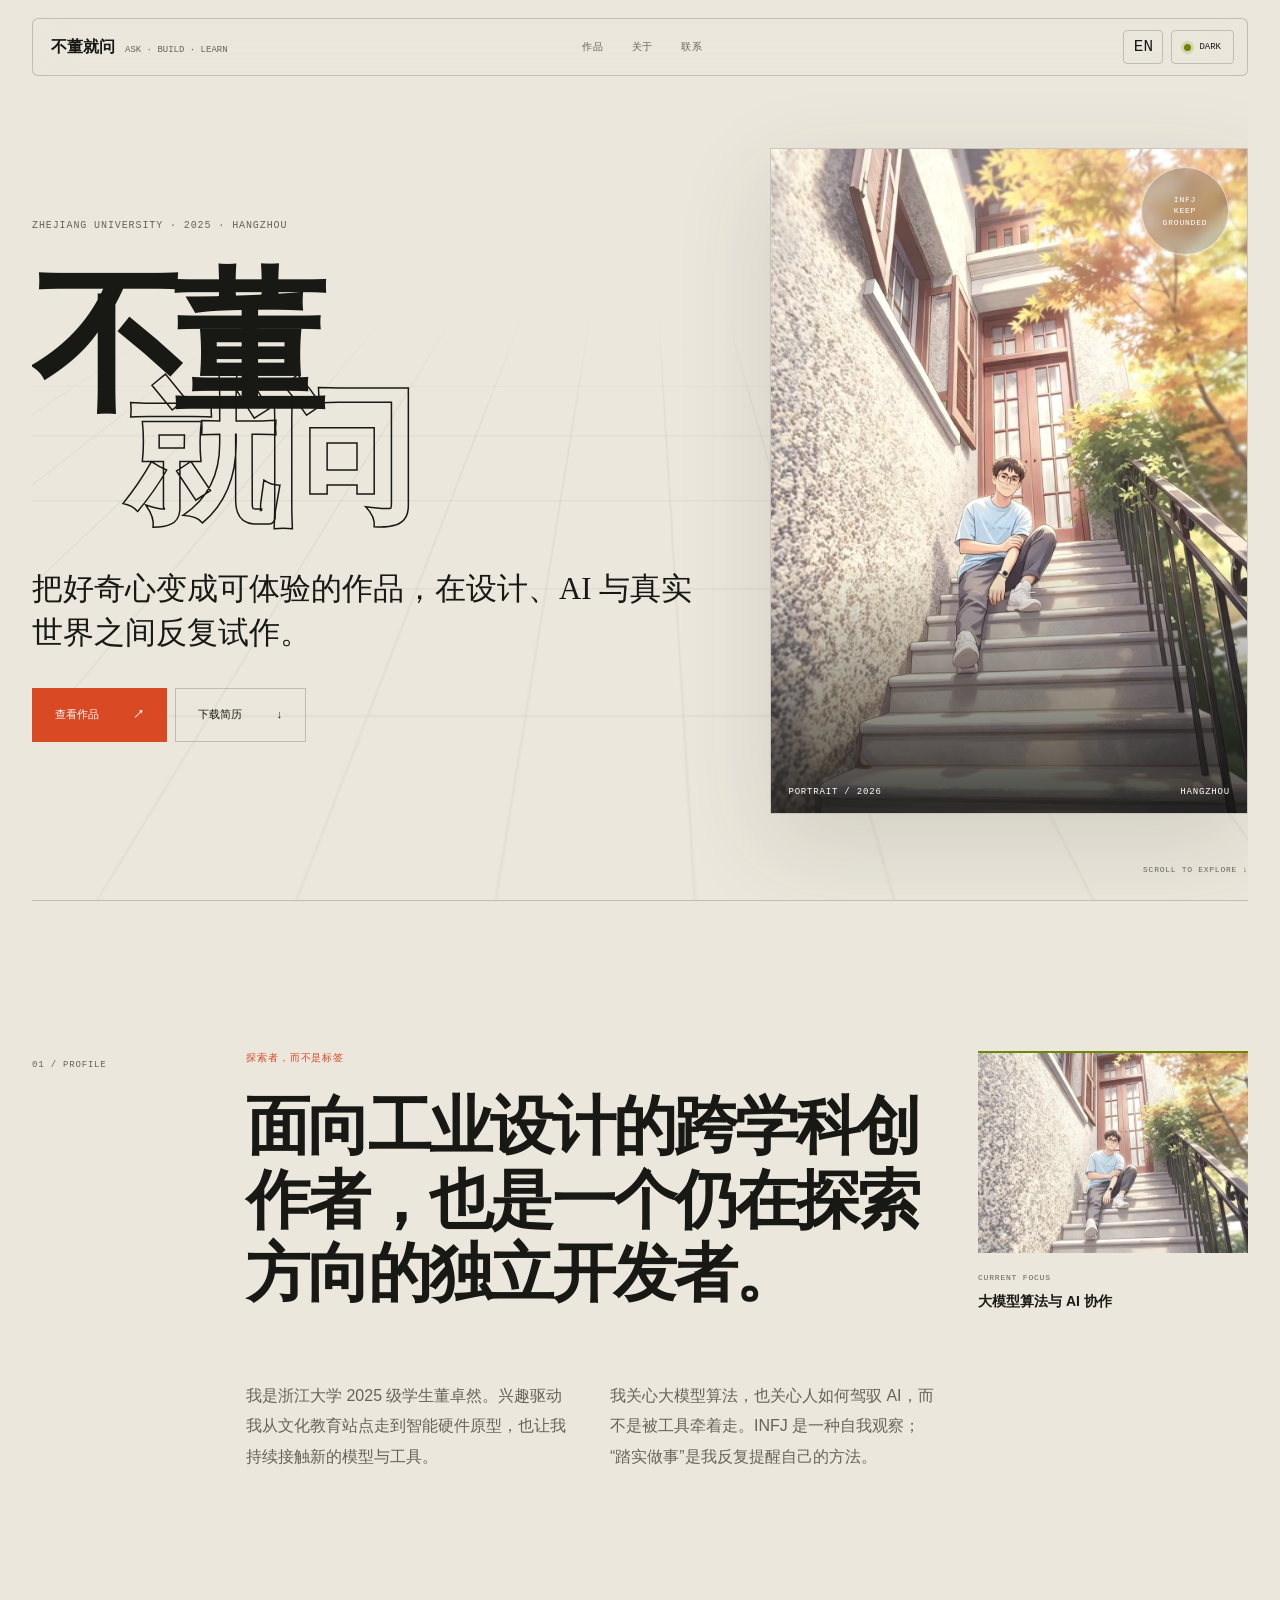
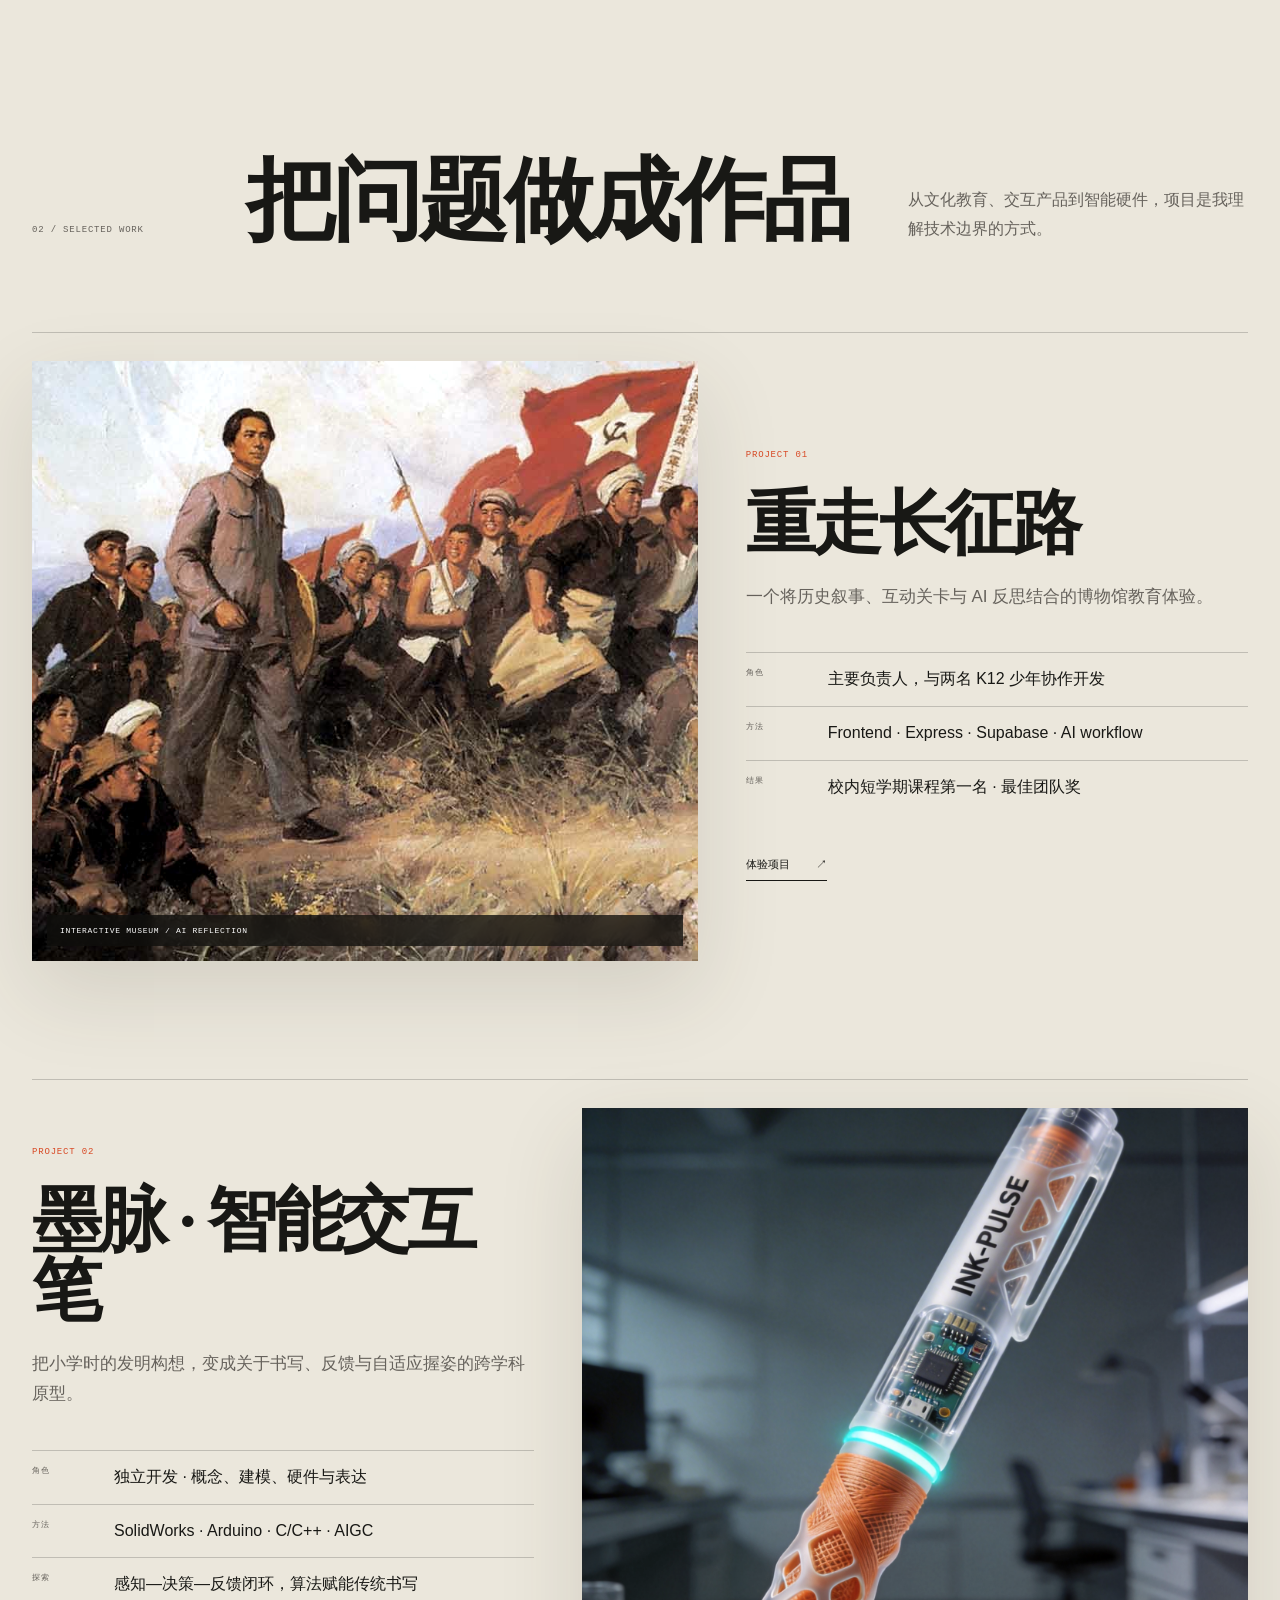
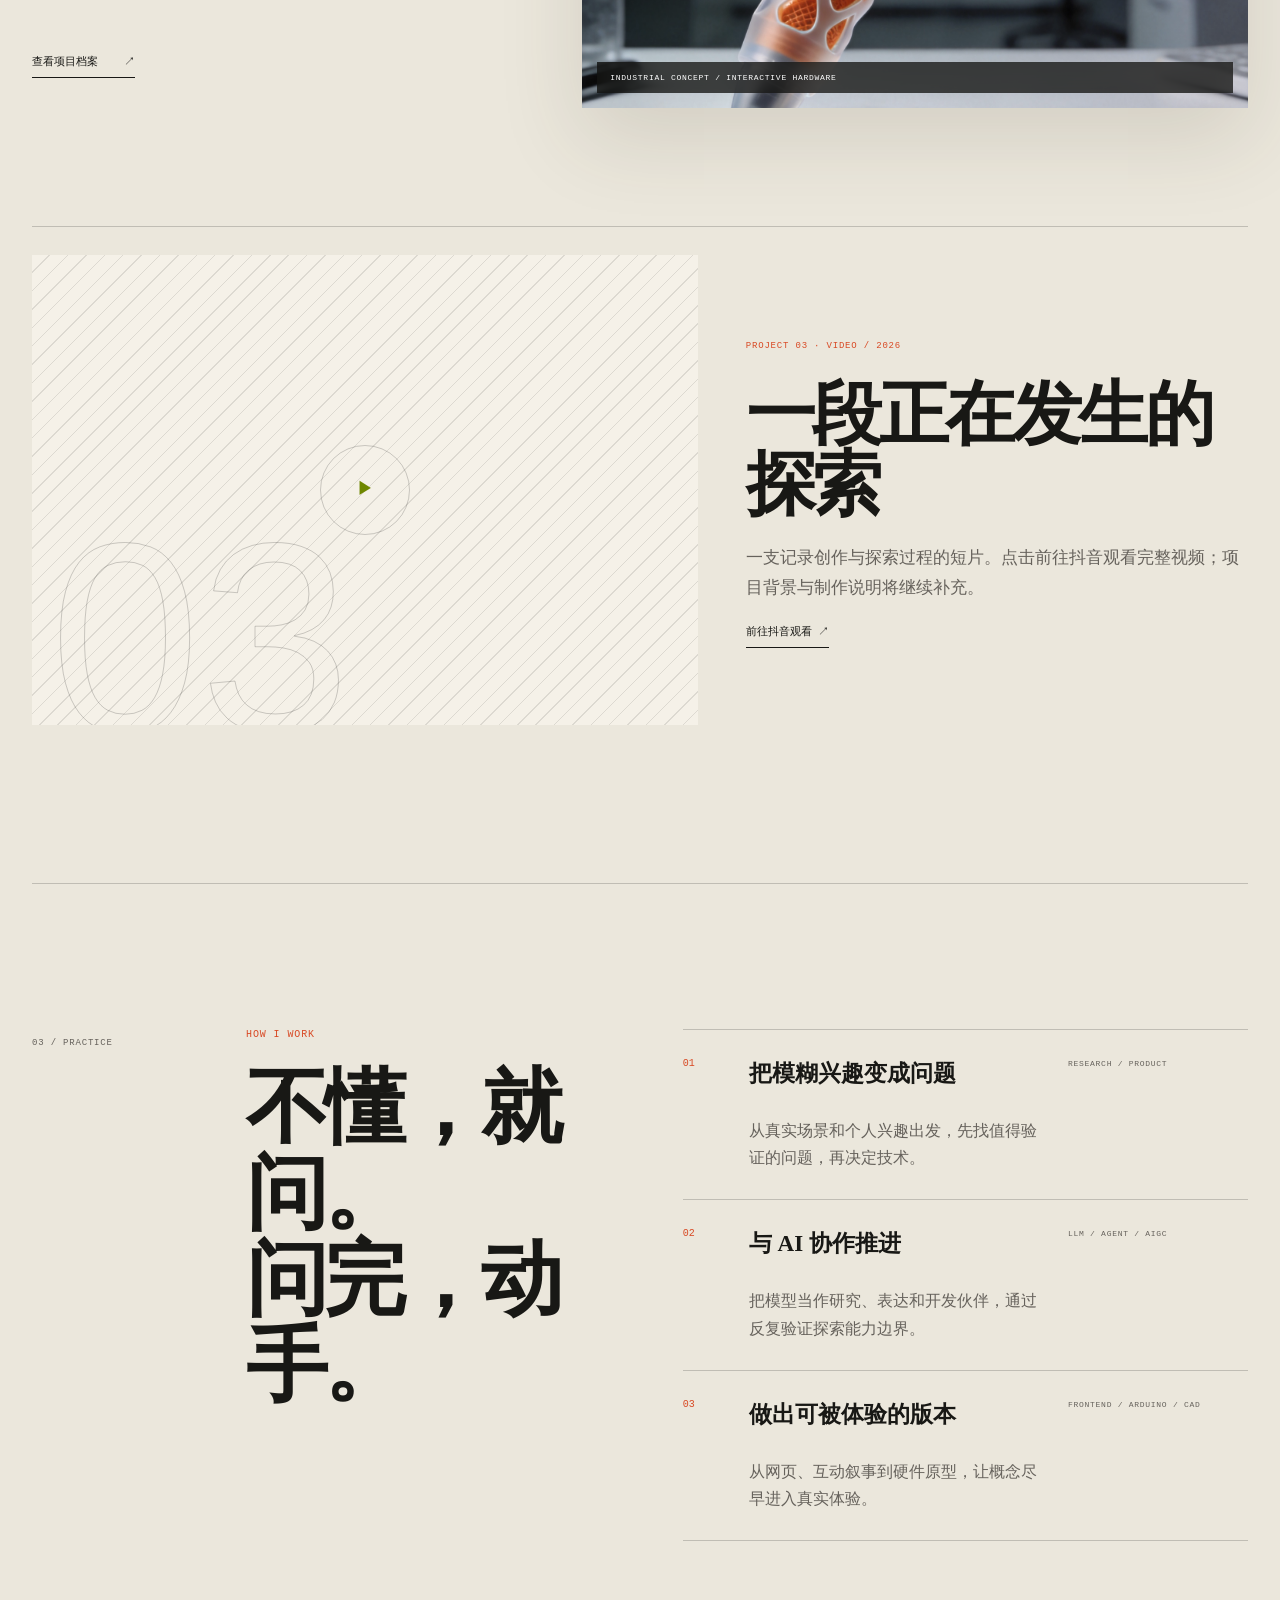
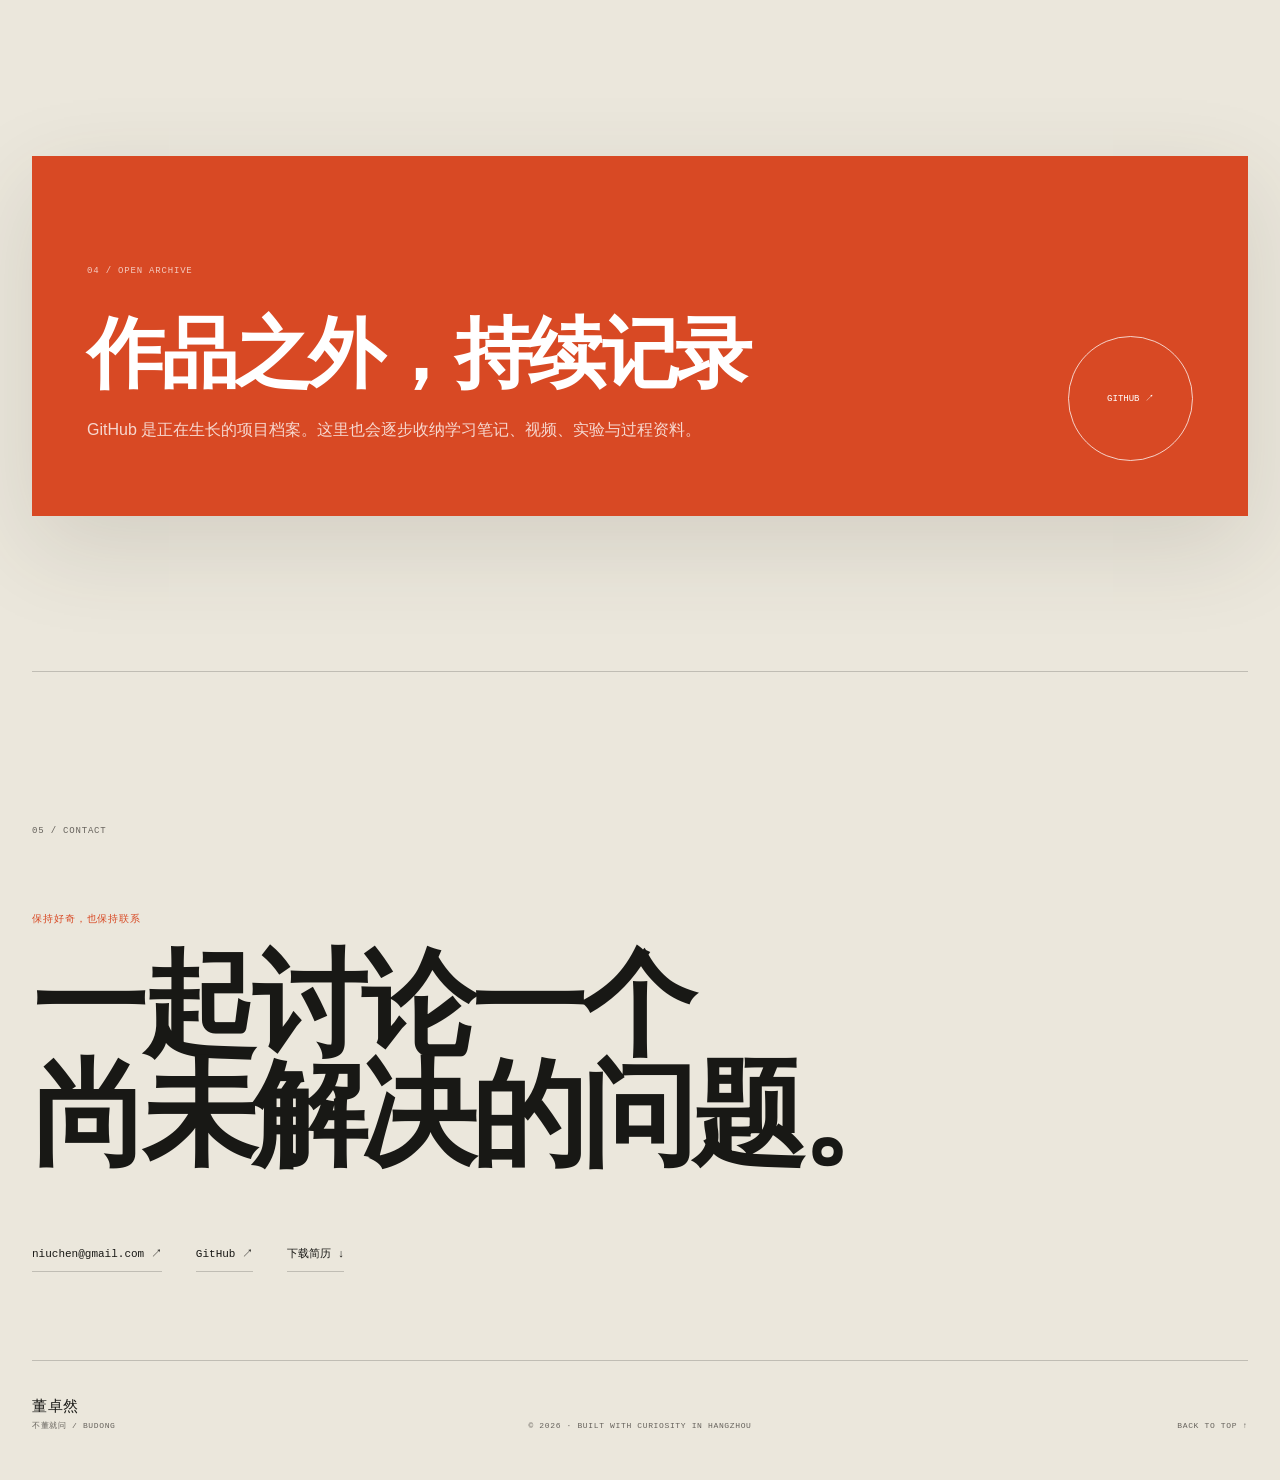
==== commit 7b6a3ded: "Add Douyin video to portfolio" ====
--- a/index.html
+++ b/index.html
@@ -135,16 +135,16 @@
       </article>
 
       <article class="project upcoming">
-        <div class="upcoming-art" aria-hidden="true"><span>03</span><b>▶</b></div>
+        <a class="upcoming-art" href="https://www.douyin.com/video/7651877997843079808" target="_blank" rel="noopener noreferrer" aria-label="在抖音观看第三个视频作品"><span>03</span><b>▶</b></a>
         <div class="project-info">
-          <p class="project-no">PROJECT 03 · INCOMING</p>
-          <h3 data-edit-id="project-03-title" data-i18n data-zh="下一支影像作品" data-en="THE NEXT VIDEO WORK">下一支影像作品</h3>
+          <p class="project-no">PROJECT 03 · VIDEO / 2026</p>
+          <h3 data-edit-id="project-03-title" data-i18n data-zh="一段正在发生的探索" data-en="AN EXPLORATION IN MOTION">一段正在发生的探索</h3>
           <p class="lead" data-edit-id="project-03-summary" data-i18n
-             data-zh="视频与项目说明待补充。这个位置已经为作品封面、播放入口和创作说明预留。"
-             data-en="Video and case notes coming soon. This space is reserved for the cover, playback and creative statement.">
-            视频与项目说明待补充。这个位置已经为作品封面、播放入口和创作说明预留。
+             data-zh="一支记录创作与探索过程的短片。点击前往抖音观看完整视频；项目背景与制作说明将继续补充。"
+             data-en="A short film documenting an ongoing creative exploration. Watch the full video on Douyin; project context and production notes will follow.">
+            一支记录创作与探索过程的短片。点击前往抖音观看完整视频；项目背景与制作说明将继续补充。
           </p>
-          <span class="text-link muted" data-i18n data-zh="等待素材上传" data-en="AWAITING UPLOAD">等待素材上传</span>
+          <a class="text-link" href="https://www.douyin.com/video/7651877997843079808" target="_blank" rel="noopener noreferrer" data-i18n data-zh="前往抖音观看 ↗" data-en="WATCH ON DOUYIN ↗">前往抖音观看 ↗</a>
         </div>
       </article>
     </section>
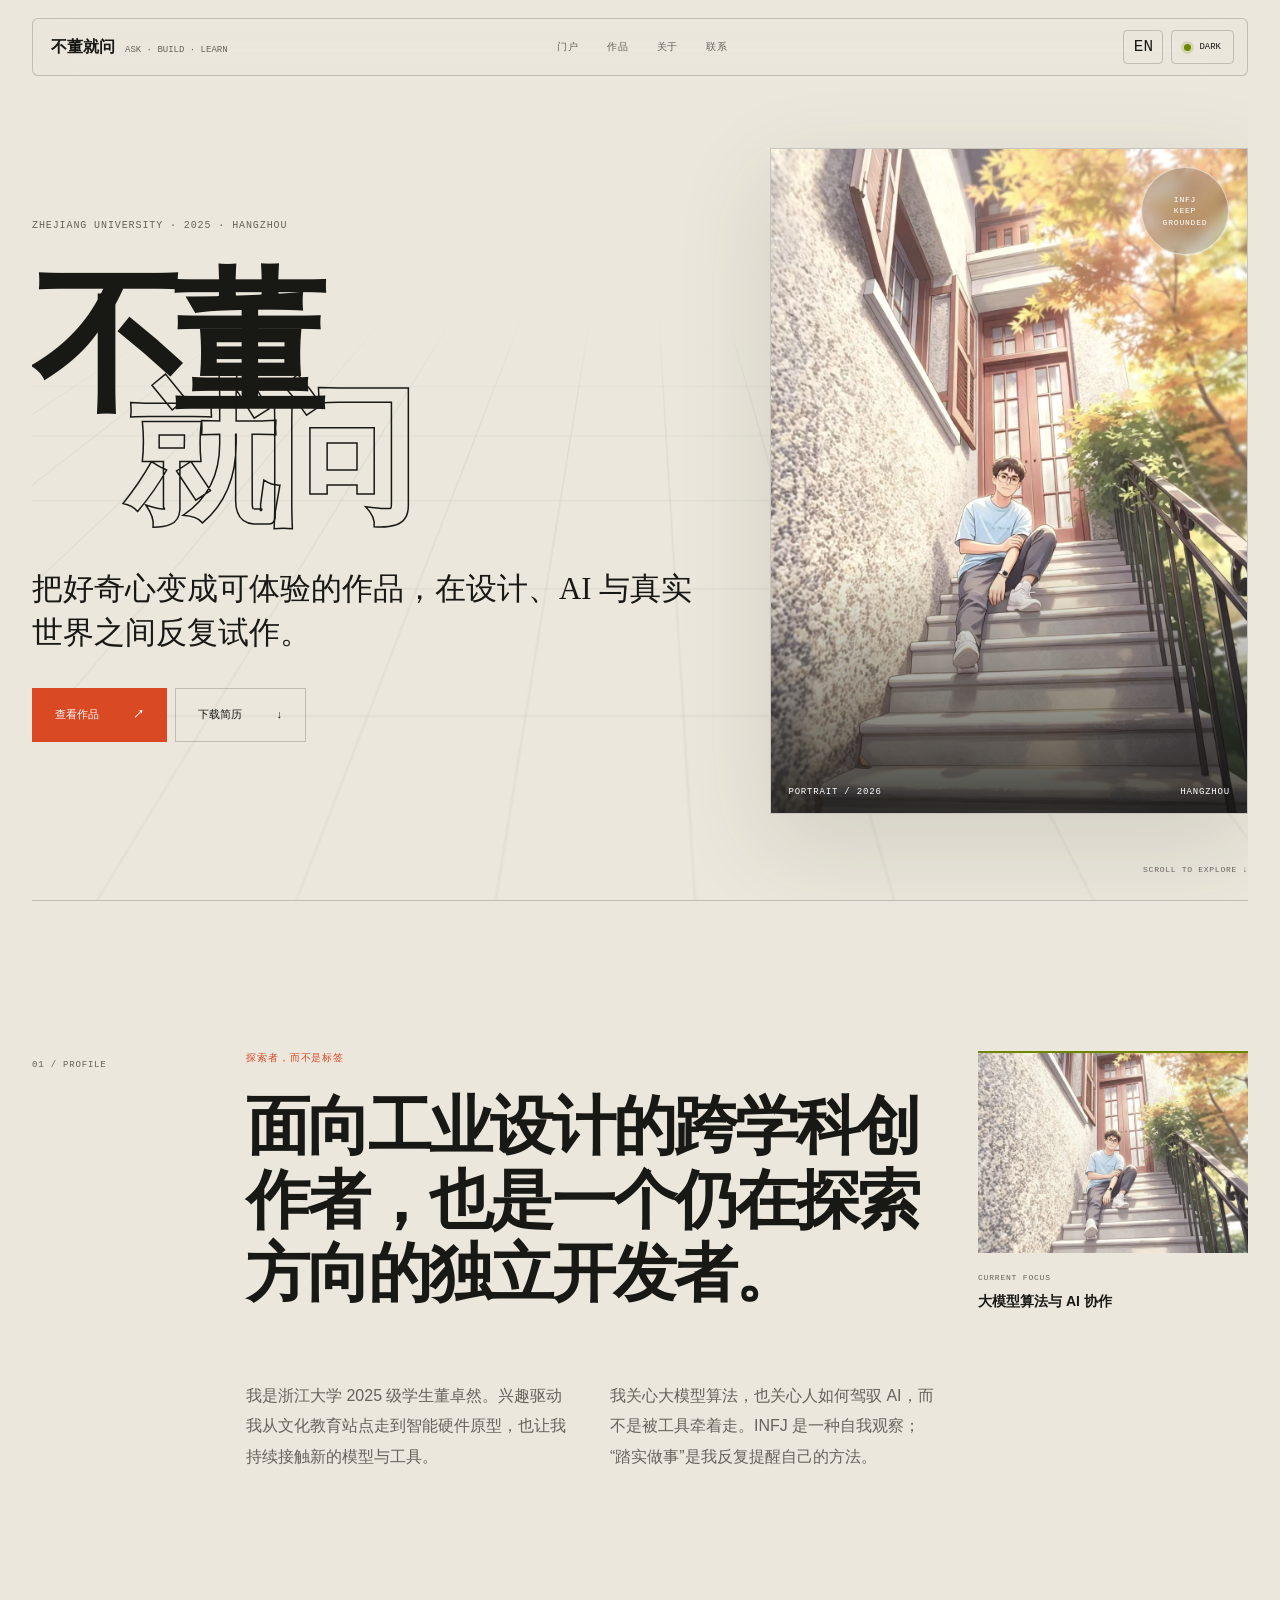
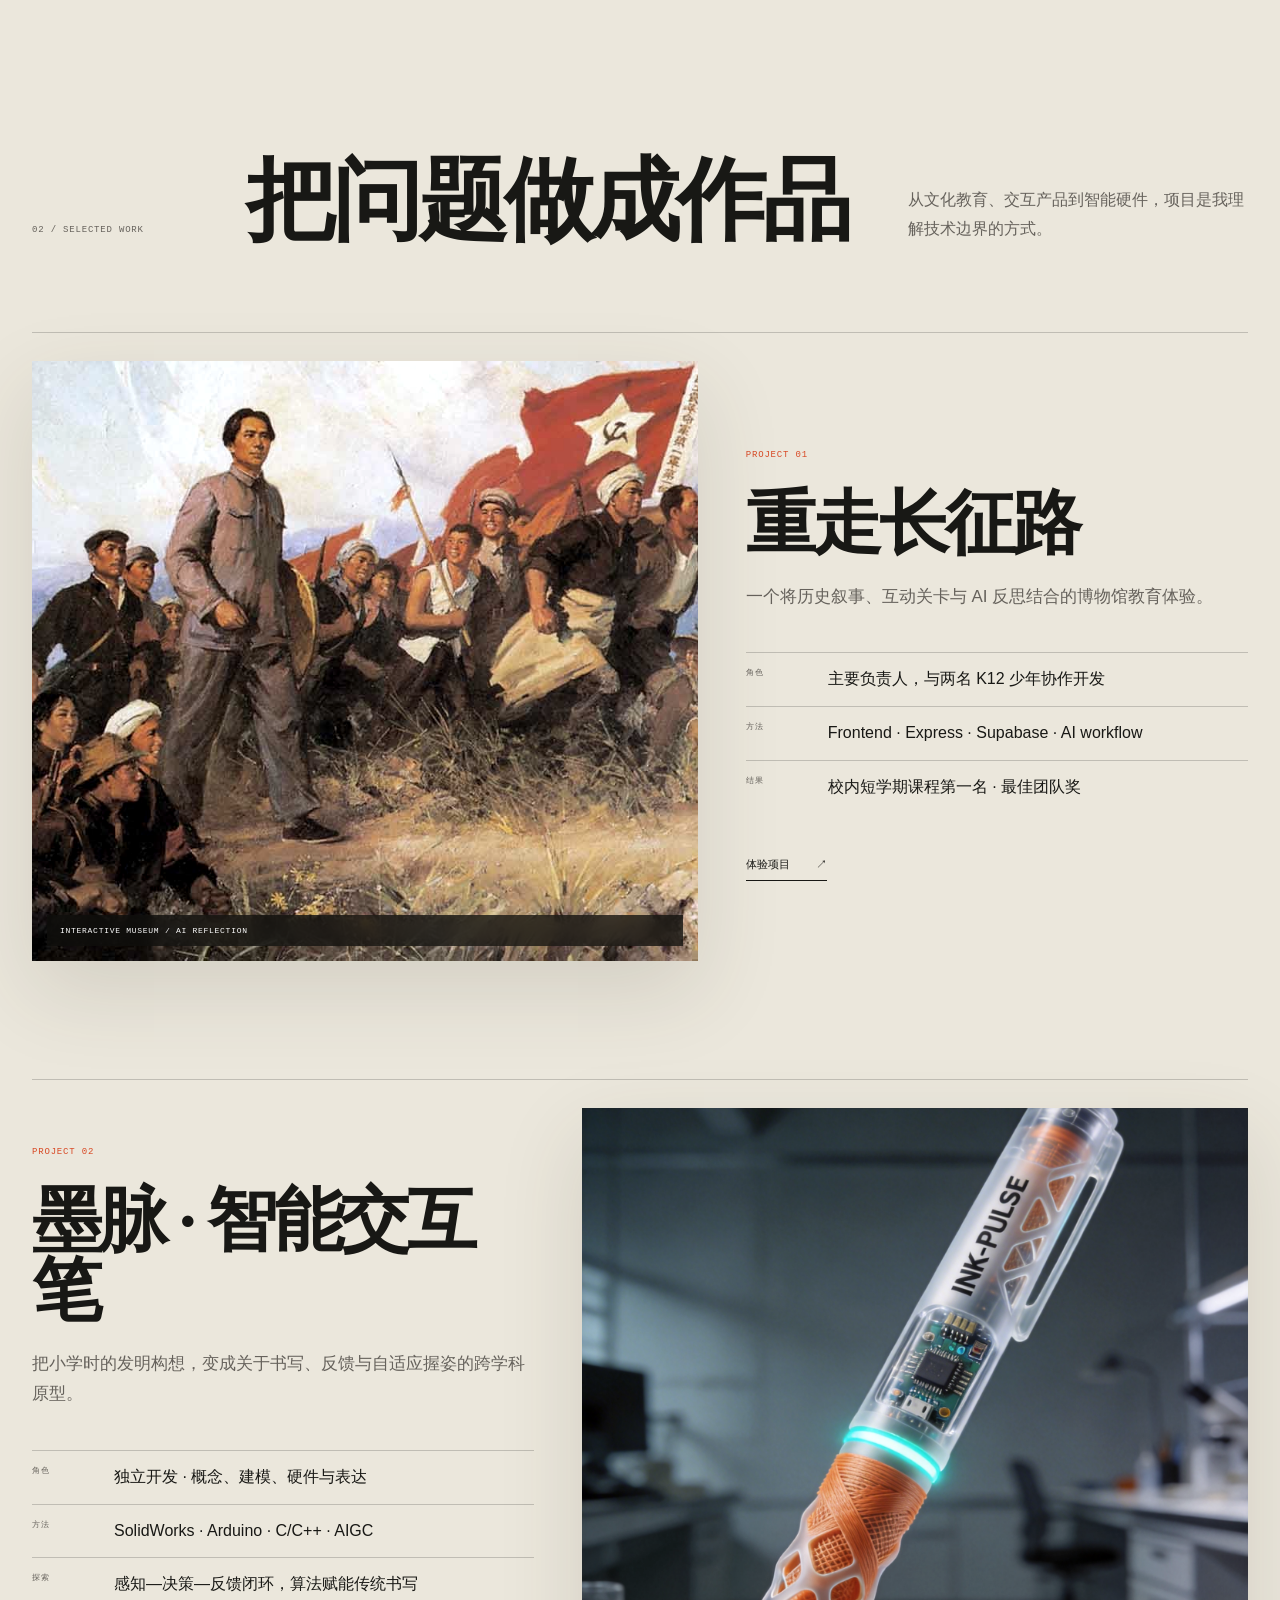
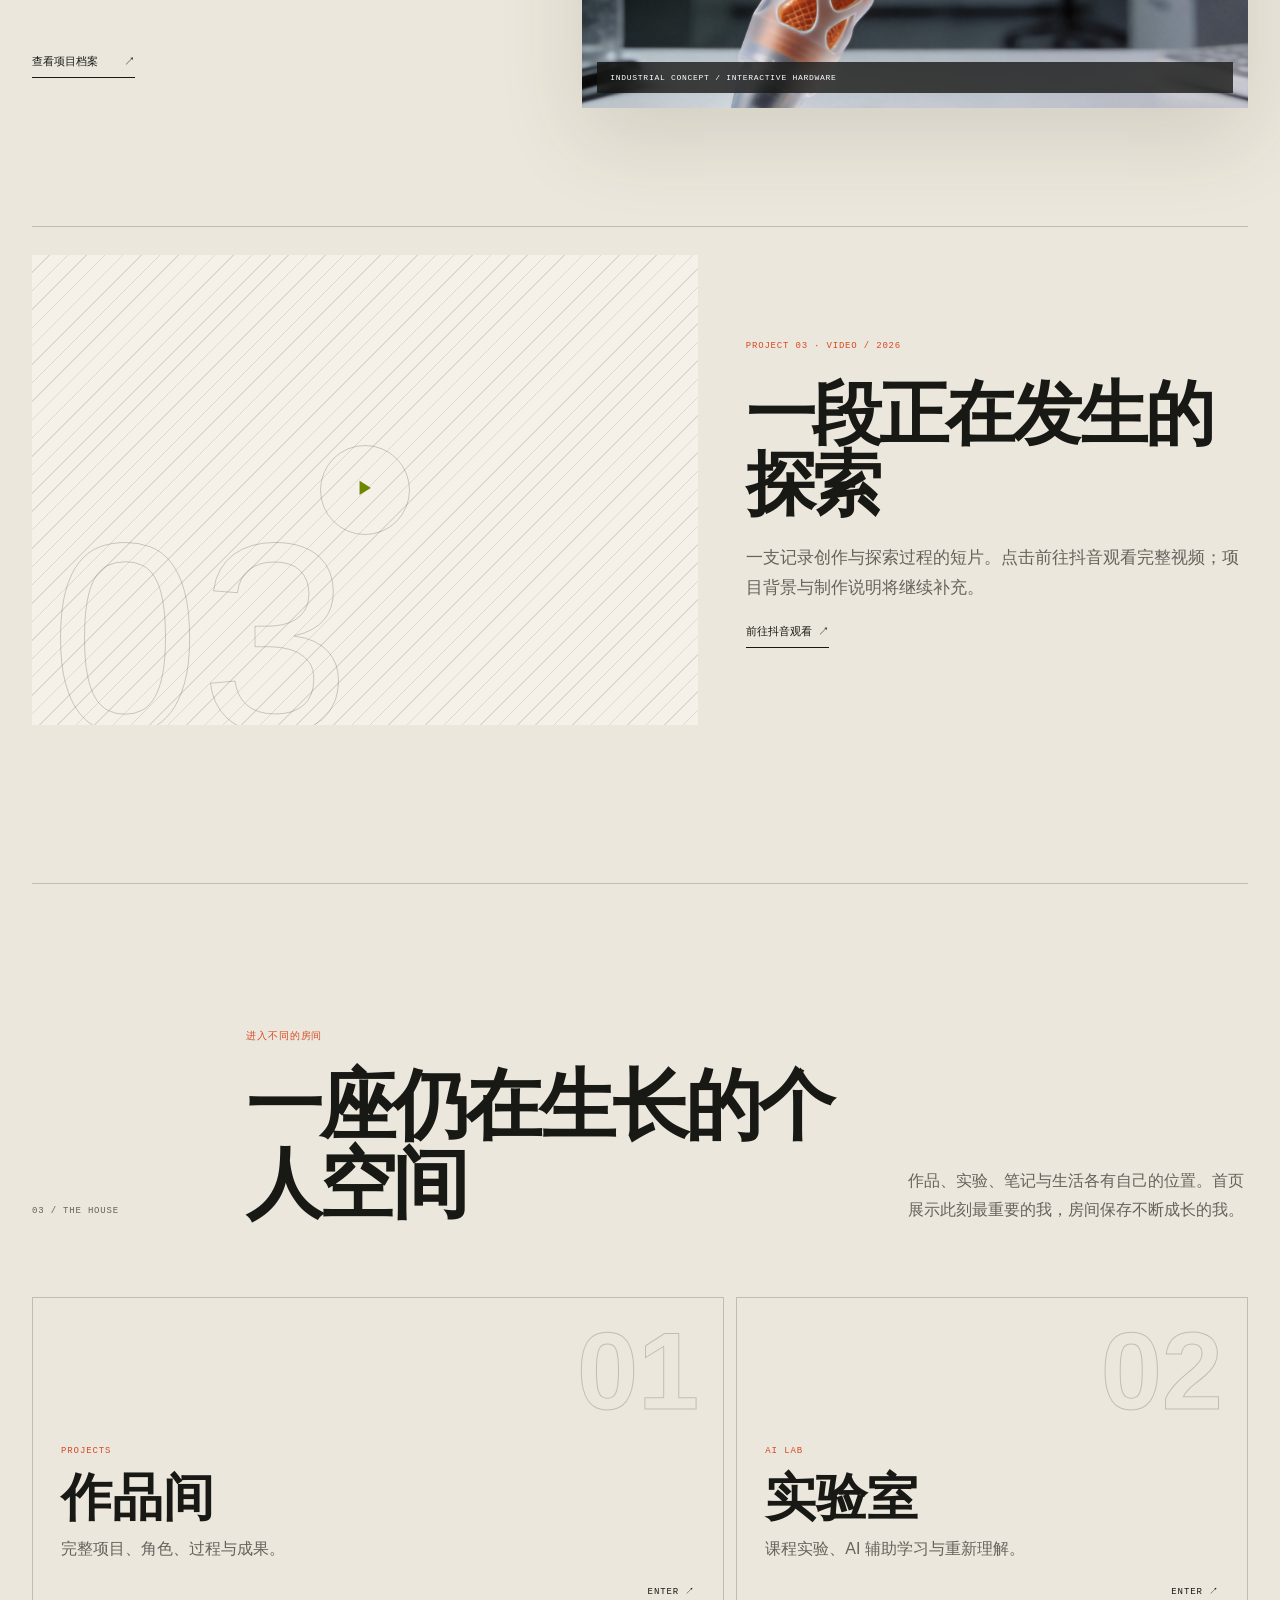
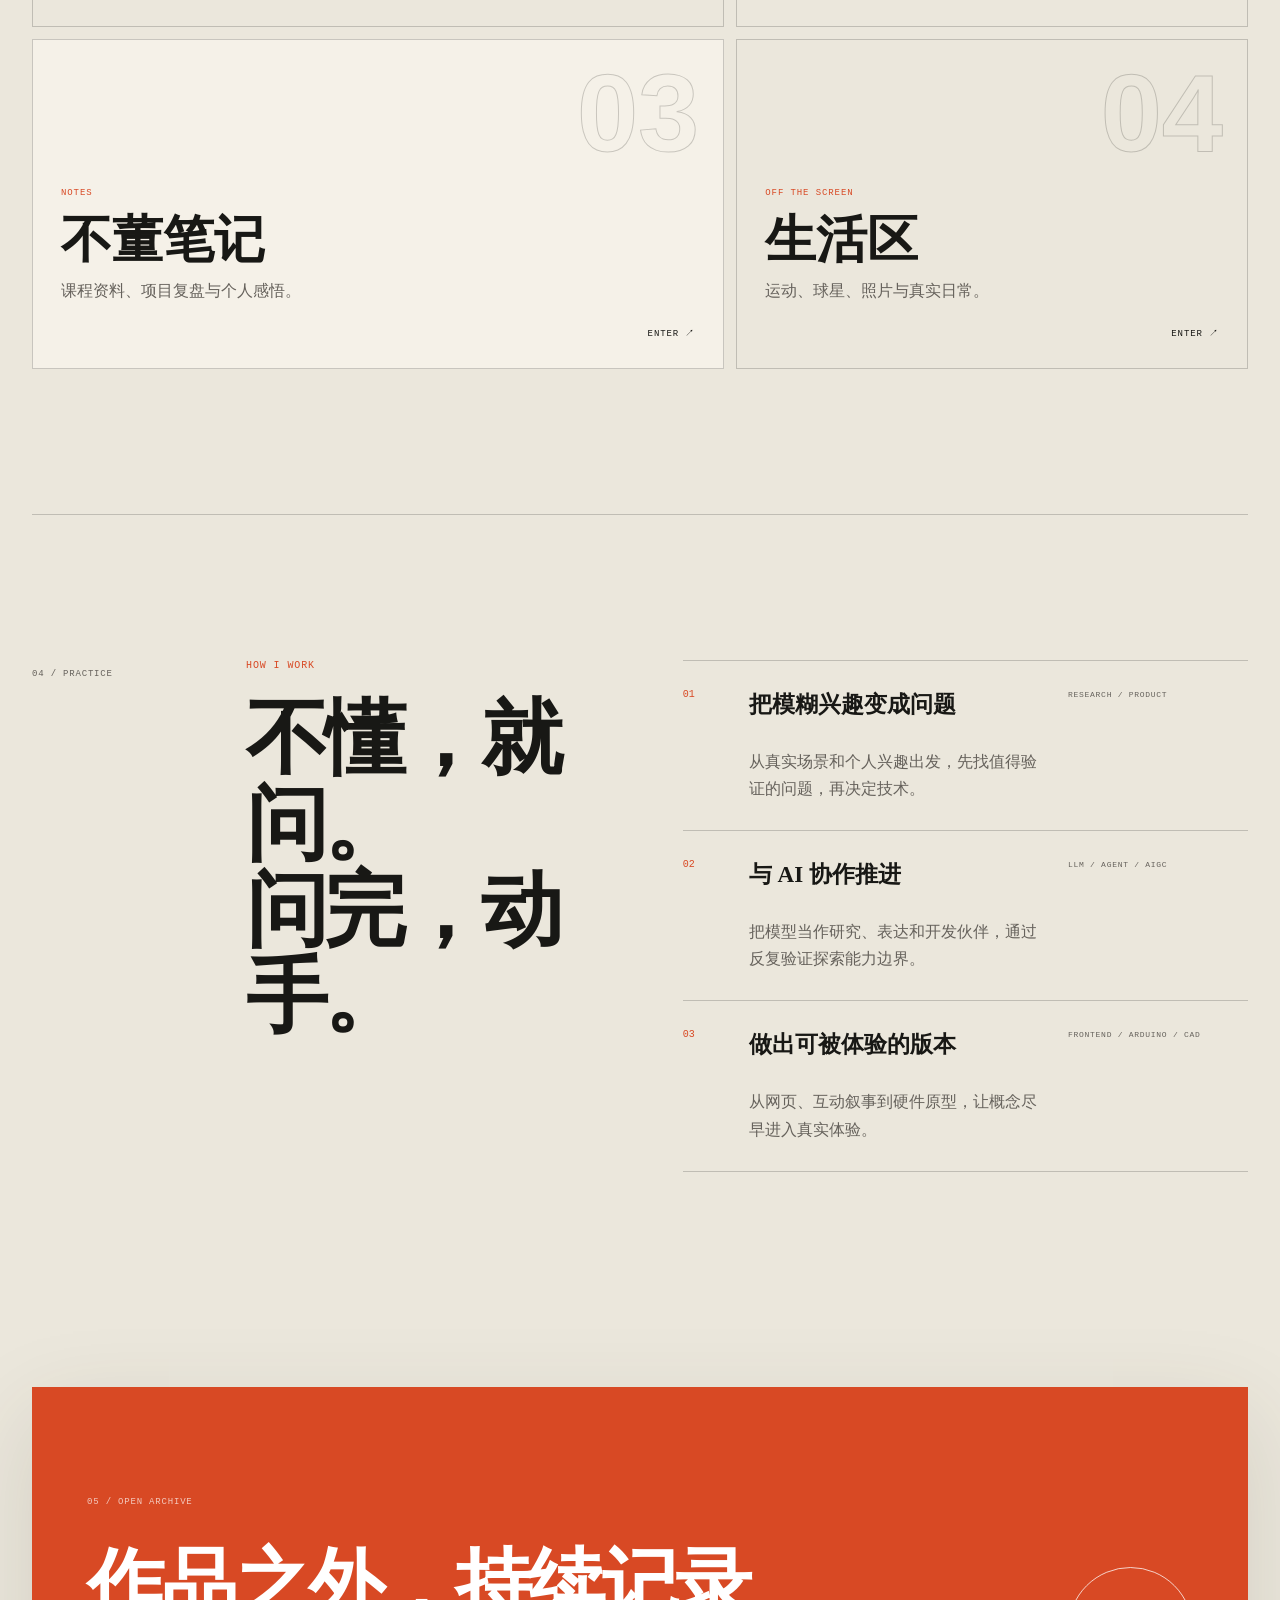
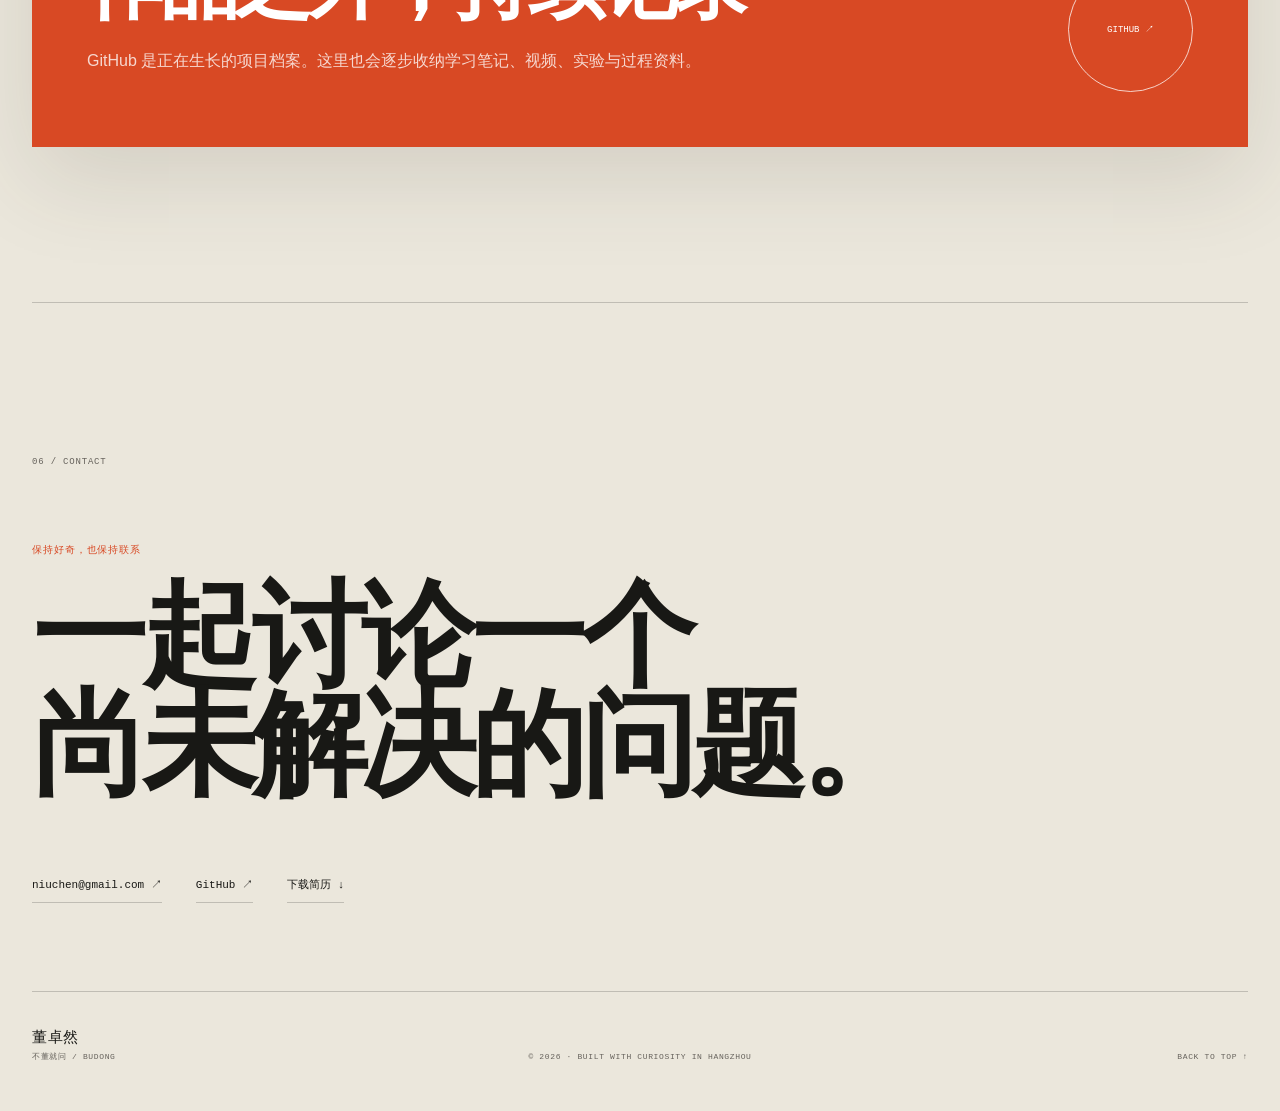
==== commit 0577fce8: "Add portal rooms for projects, lab, notes and life" ====
--- a/index.html
+++ b/index.html
@@ -20,6 +20,7 @@
       <strong>不董就问</strong><small>ASK · BUILD · LEARN</small>
     </a>
     <div class="nav-links">
+      <a href="#rooms" data-i18n data-zh="门户" data-en="ROOMS">门户</a>
       <a href="#projects" data-i18n data-zh="作品" data-en="WORK">作品</a>
       <a href="#about" data-i18n data-zh="关于" data-en="ABOUT">关于</a>
       <a href="#contact" data-i18n data-zh="联系" data-en="CONTACT">联系</a>
@@ -149,8 +150,22 @@
       </article>
     </section>
 
+    <section class="rooms shell" id="rooms">
+      <header class="rooms-header">
+        <p class="section-no">03 / THE HOUSE</p>
+        <div><p class="eyebrow" data-i18n data-zh="进入不同的房间" data-en="CHOOSE A ROOM">进入不同的房间</p><h2 data-edit-id="rooms-title" data-i18n data-zh="一座仍在生长的个人空间" data-en="A PERSONAL SPACE STILL IN THE MAKING">一座仍在生长的个人空间</h2></div>
+        <p data-edit-id="rooms-desc" data-i18n data-zh="作品、实验、笔记与生活各有自己的位置。首页展示此刻最重要的我，房间保存不断成长的我。" data-en="Projects, experiments, notes and life each have their own place. The homepage shows what matters now; the rooms preserve what keeps growing.">作品、实验、笔记与生活各有自己的位置。首页展示此刻最重要的我，房间保存不断成长的我。</p>
+      </header>
+      <div class="room-grid">
+        <a class="room-card room-projects" href="projects/"><span>01</span><small>PROJECTS</small><h3 data-i18n data-zh="作品间" data-en="PROJECT ROOM">作品间</h3><p data-i18n data-zh="完整项目、角色、过程与成果。" data-en="Full cases, roles, process and outcomes.">完整项目、角色、过程与成果。</p><b>ENTER ↗</b></a>
+        <a class="room-card room-lab" href="lab/"><span>02</span><small>AI LAB</small><h3 data-i18n data-zh="实验室" data-en="AI LAB">实验室</h3><p data-i18n data-zh="课程实验、AI 辅助学习与重新理解。" data-en="Course experiments, AI-assisted learning and relearning.">课程实验、AI 辅助学习与重新理解。</p><b>ENTER ↗</b></a>
+        <a class="room-card room-notes" href="notes/"><span>03</span><small>NOTES</small><h3 data-i18n data-zh="不董笔记" data-en="BUDONG NOTES">不董笔记</h3><p data-i18n data-zh="课程资料、项目复盘与个人感悟。" data-en="Course notes, project reflections and personal thoughts.">课程资料、项目复盘与个人感悟。</p><b>ENTER ↗</b></a>
+        <a class="room-card room-life" href="life/"><span>04</span><small>OFF THE SCREEN</small><h3 data-i18n data-zh="生活区" data-en="OFF THE SCREEN">生活区</h3><p data-i18n data-zh="运动、球星、照片与真实日常。" data-en="Sports, athletes, photographs and everyday life.">运动、球星、照片与真实日常。</p><b>ENTER ↗</b></a>
+      </div>
+    </section>
+
     <section class="practice shell">
-      <p class="section-no">03 / PRACTICE</p>
+      <p class="section-no">04 / PRACTICE</p>
       <div class="practice-title"><p class="eyebrow">HOW I WORK</p><h2 data-edit-id="practice-title" data-i18n data-zh="不懂，就问。\n问完，动手。" data-en="ASK FIRST.\nTHEN MAKE.">不懂，就问。<br>问完，动手。</h2></div>
       <div class="practice-list">
         <div><span>01</span><h3 data-edit-id="practice-01" data-i18n data-zh="把模糊兴趣变成问题" data-en="FRAME THE CURIOSITY">把模糊兴趣变成问题</h3><p data-edit-id="practice-01-desc" data-i18n data-zh="从真实场景和个人兴趣出发，先找值得验证的问题，再决定技术。" data-en="Start with a real context and a question worth testing before choosing the technology.">从真实场景和个人兴趣出发，先找值得验证的问题，再决定技术。</p><small>RESEARCH / PRODUCT</small></div>
@@ -160,12 +175,12 @@
     </section>
 
     <section class="archive shell">
-      <div><p class="section-no">04 / OPEN ARCHIVE</p><h2 data-edit-id="archive-title" data-i18n data-zh="作品之外，持续记录" data-en="BEYOND PROJECTS, KEEP RECORDING">作品之外，持续记录</h2><p data-edit-id="archive-desc" data-i18n data-zh="GitHub 是正在生长的项目档案。这里也会逐步收纳学习笔记、视频、实验与过程资料。" data-en="GitHub is the living archive. Notes, videos, experiments and process material will gradually find a home here.">GitHub 是正在生长的项目档案。这里也会逐步收纳学习笔记、视频、实验与过程资料。</p></div>
+      <div><p class="section-no">05 / OPEN ARCHIVE</p><h2 data-edit-id="archive-title" data-i18n data-zh="作品之外，持续记录" data-en="BEYOND PROJECTS, KEEP RECORDING">作品之外，持续记录</h2><p data-edit-id="archive-desc" data-i18n data-zh="GitHub 是正在生长的项目档案。这里也会逐步收纳学习笔记、视频、实验与过程资料。" data-en="GitHub is the living archive. Notes, videos, experiments and process material will gradually find a home here.">GitHub 是正在生长的项目档案。这里也会逐步收纳学习笔记、视频、实验与过程资料。</p></div>
       <a href="https://github.com/niuchen476-svg?tab=repositories" target="_blank" rel="noreferrer">GITHUB ↗</a>
     </section>
 
     <section class="contact shell" id="contact">
-      <p class="section-no">05 / CONTACT</p>
+      <p class="section-no">06 / CONTACT</p>
       <p class="eyebrow" data-i18n data-zh="保持好奇，也保持联系" data-en="STAY CURIOUS. STAY IN TOUCH.">保持好奇，也保持联系</p>
       <h2 data-edit-id="contact-title" data-i18n data-zh="一起讨论一个\n尚未解决的问题。" data-en="LET'S TALK ABOUT\nAN UNSOLVED QUESTION.">一起讨论一个<br>尚未解决的问题。</h2>
       <div class="contact-links"><a href="mailto:niuchen@gmail.com">niuchen@gmail.com ↗</a><a href="https://github.com/niuchen476-svg" target="_blank" rel="noreferrer">GitHub ↗</a><a href="resume-placeholder.txt" download><span data-i18n data-zh="下载简历" data-en="RÉSUMÉ">下载简历</span> ↓</a></div>
--- a/style.css
+++ b/style.css
@@ -13,3 +13,6 @@
 @media(max-width:520px){.hero h1{font-size:25vw}.portrait{height:56svh}.tagline{font-size:22px}.hero-actions{flex-wrap:wrap}.button{width:100%}.project-image,.upcoming-art{min-height:100vw}.project dl div{grid-template-columns:68px 1fr}.archive{margin-inline:12px}.edit-tools{display:none}}
 @media(prefers-reduced-motion:reduce){*,*::before,*::after{animation-duration:.01ms!important;animation-iteration-count:1!important;scroll-behavior:auto!important;transition-duration:.01ms!important}}
 @media print{.nav,.edit-hotzone,.edit-tools,.scroll-note{display:none!important}}
+.rooms{padding:145px 0;border-top:1px solid var(--line)}.rooms-header{display:grid;grid-template-columns:170px 1fr 340px;gap:44px;align-items:end;margin-bottom:72px}.rooms-header h2{margin:0;font-family:"Noto Serif SC","Songti SC",serif;font-size:clamp(48px,6vw,92px);font-weight:600;line-height:1.02;letter-spacing:-.05em}.rooms-header>p:last-child{margin:0;color:var(--muted);line-height:1.8}.room-grid{display:grid;grid-template-columns:1.15fr .85fr;gap:12px}.room-card{position:relative;min-height:330px;padding:28px;border:1px solid var(--line);overflow:hidden;display:flex;flex-direction:column;justify-content:flex-end;transition:transform .3s,border-color .3s,background .3s}.room-card:before{content:"";position:absolute;inset:0;background:linear-gradient(135deg,transparent 55%,color-mix(in srgb,var(--accent) 14%,transparent));opacity:0;transition:.3s}.room-card:hover{transform:translateY(-7px);border-color:var(--accent);background:var(--surface)}.room-card:hover:before{opacity:1}.room-card>span{position:absolute;top:18px;right:24px;color:transparent;-webkit-text-stroke:1px var(--line);font:900 110px/1 "Arial Narrow",sans-serif}.room-card small,.room-card b{position:relative;font:9px "JetBrains Mono",monospace;letter-spacing:.1em}.room-card small{color:var(--accent)}.room-card h3{position:relative;margin:16px 0 12px;font-family:"Noto Serif SC","Songti SC",serif;font-size:clamp(38px,4vw,64px);line-height:1}.room-card p{position:relative;max-width:420px;margin:0 0 35px;color:var(--muted);line-height:1.7}.room-card b{position:absolute;right:28px;bottom:28px}.room-lab,.room-life{min-height:270px}.room-notes{background:var(--surface)}
+@media(max-width:900px){.rooms{padding:100px 0}.rooms-header,.room-grid{grid-template-columns:1fr}.rooms-header{gap:24px;margin-bottom:48px}.room-card,.room-lab,.room-life{min-height:280px}}
+@media(max-width:520px){.room-card{min-height:250px;padding:22px}.room-card>span{font-size:82px}.room-card b{right:22px;bottom:22px}}
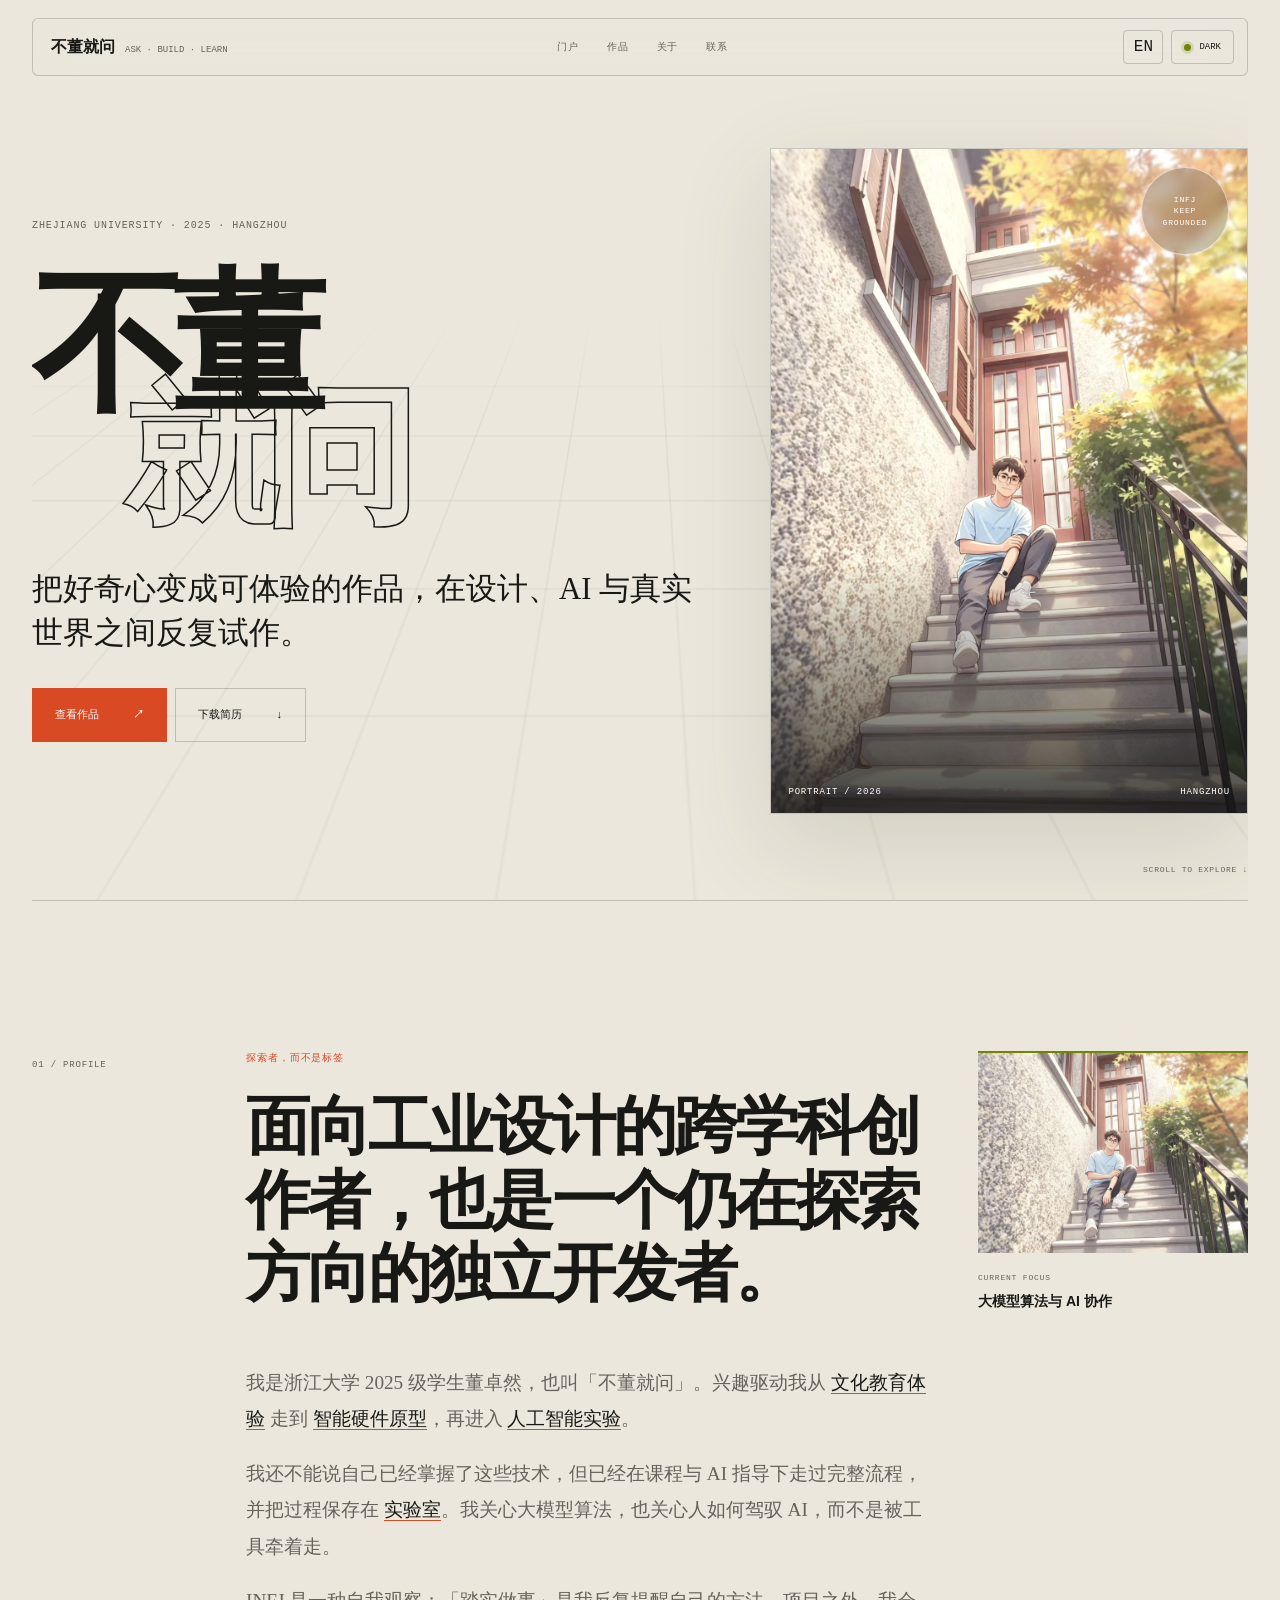
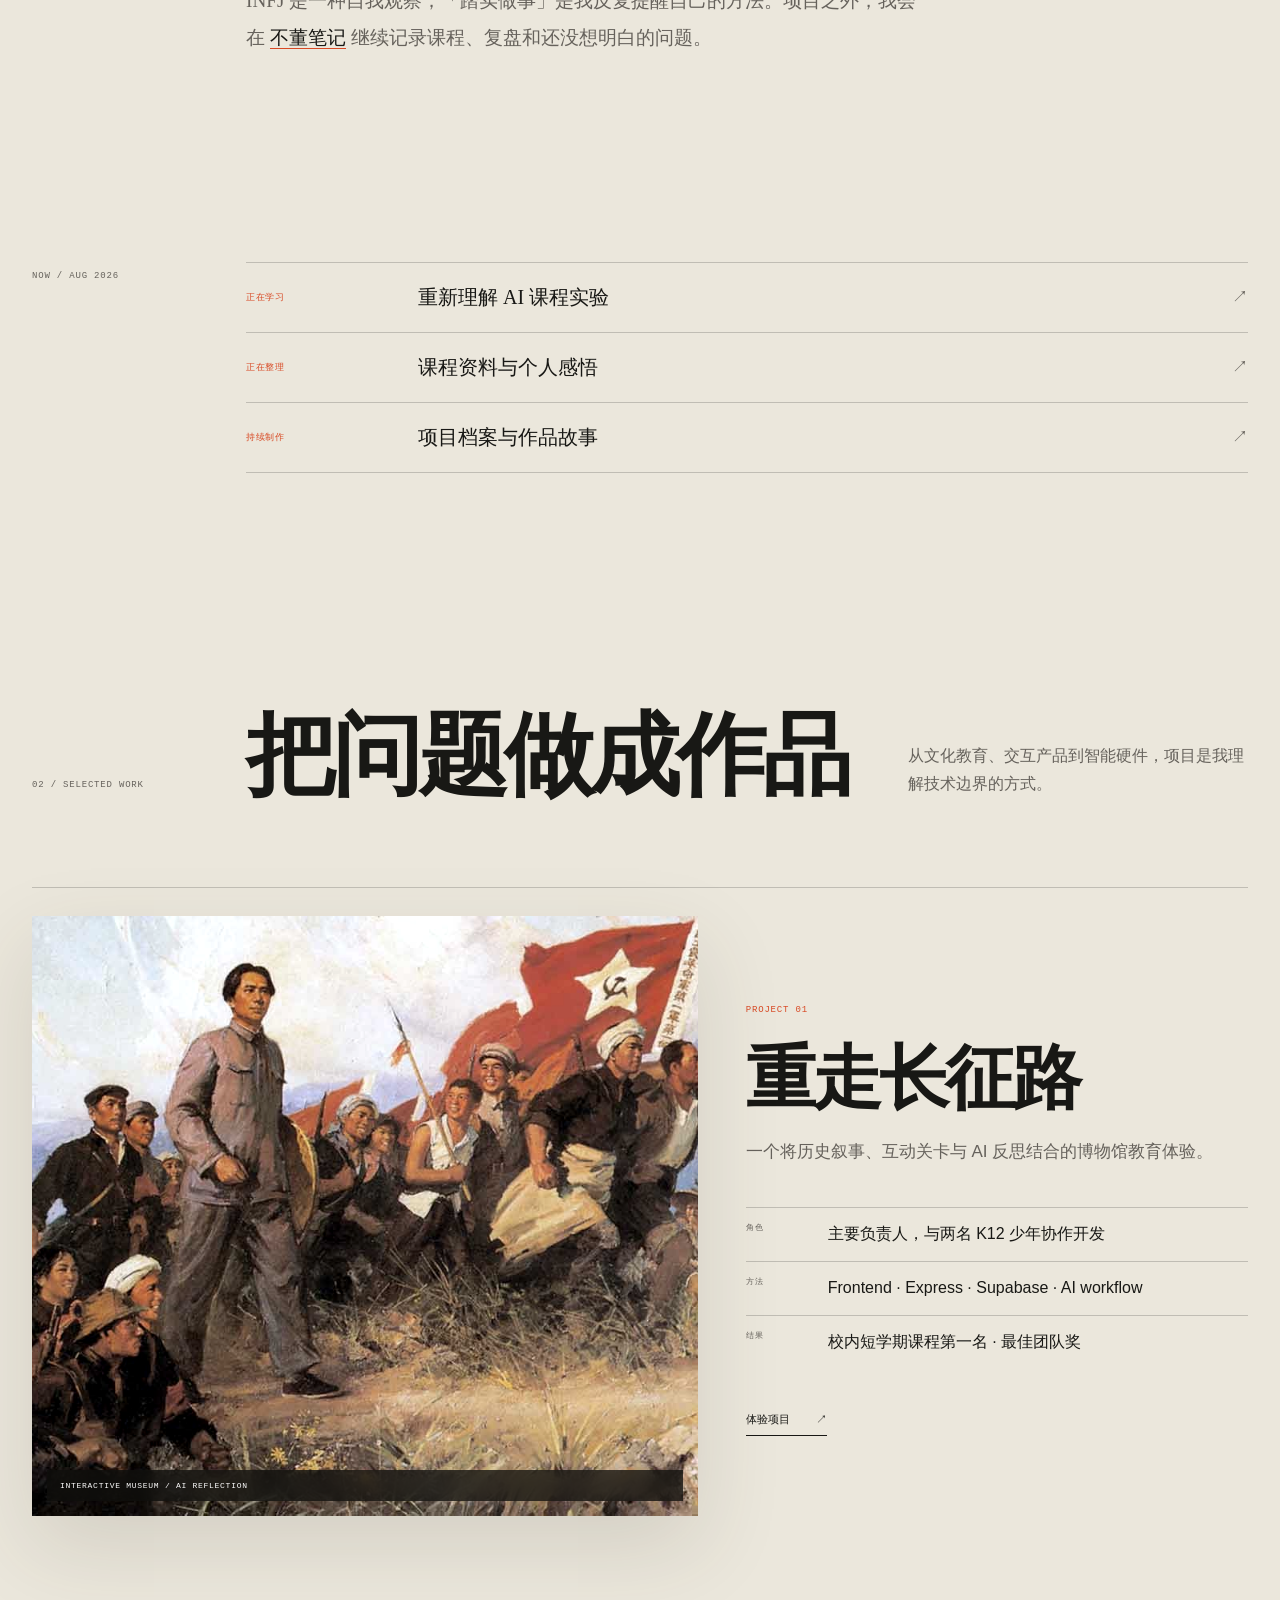
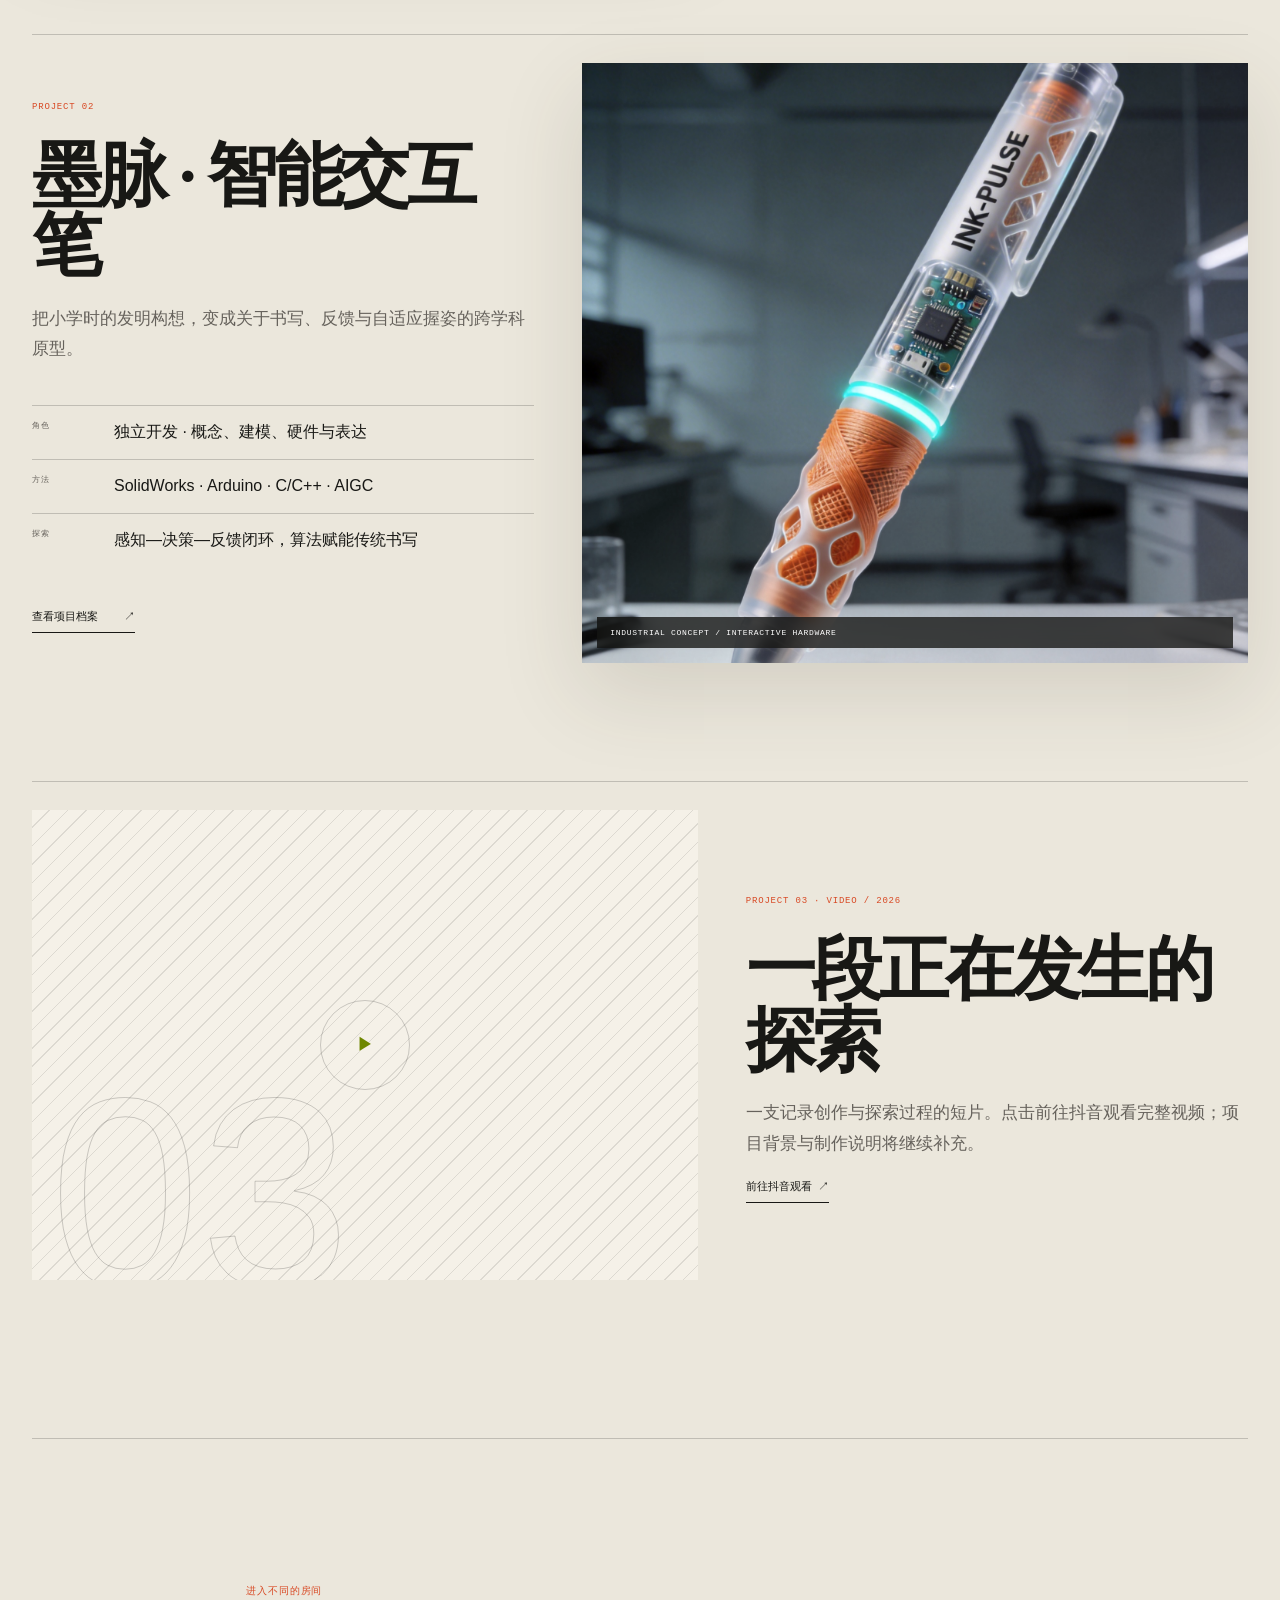
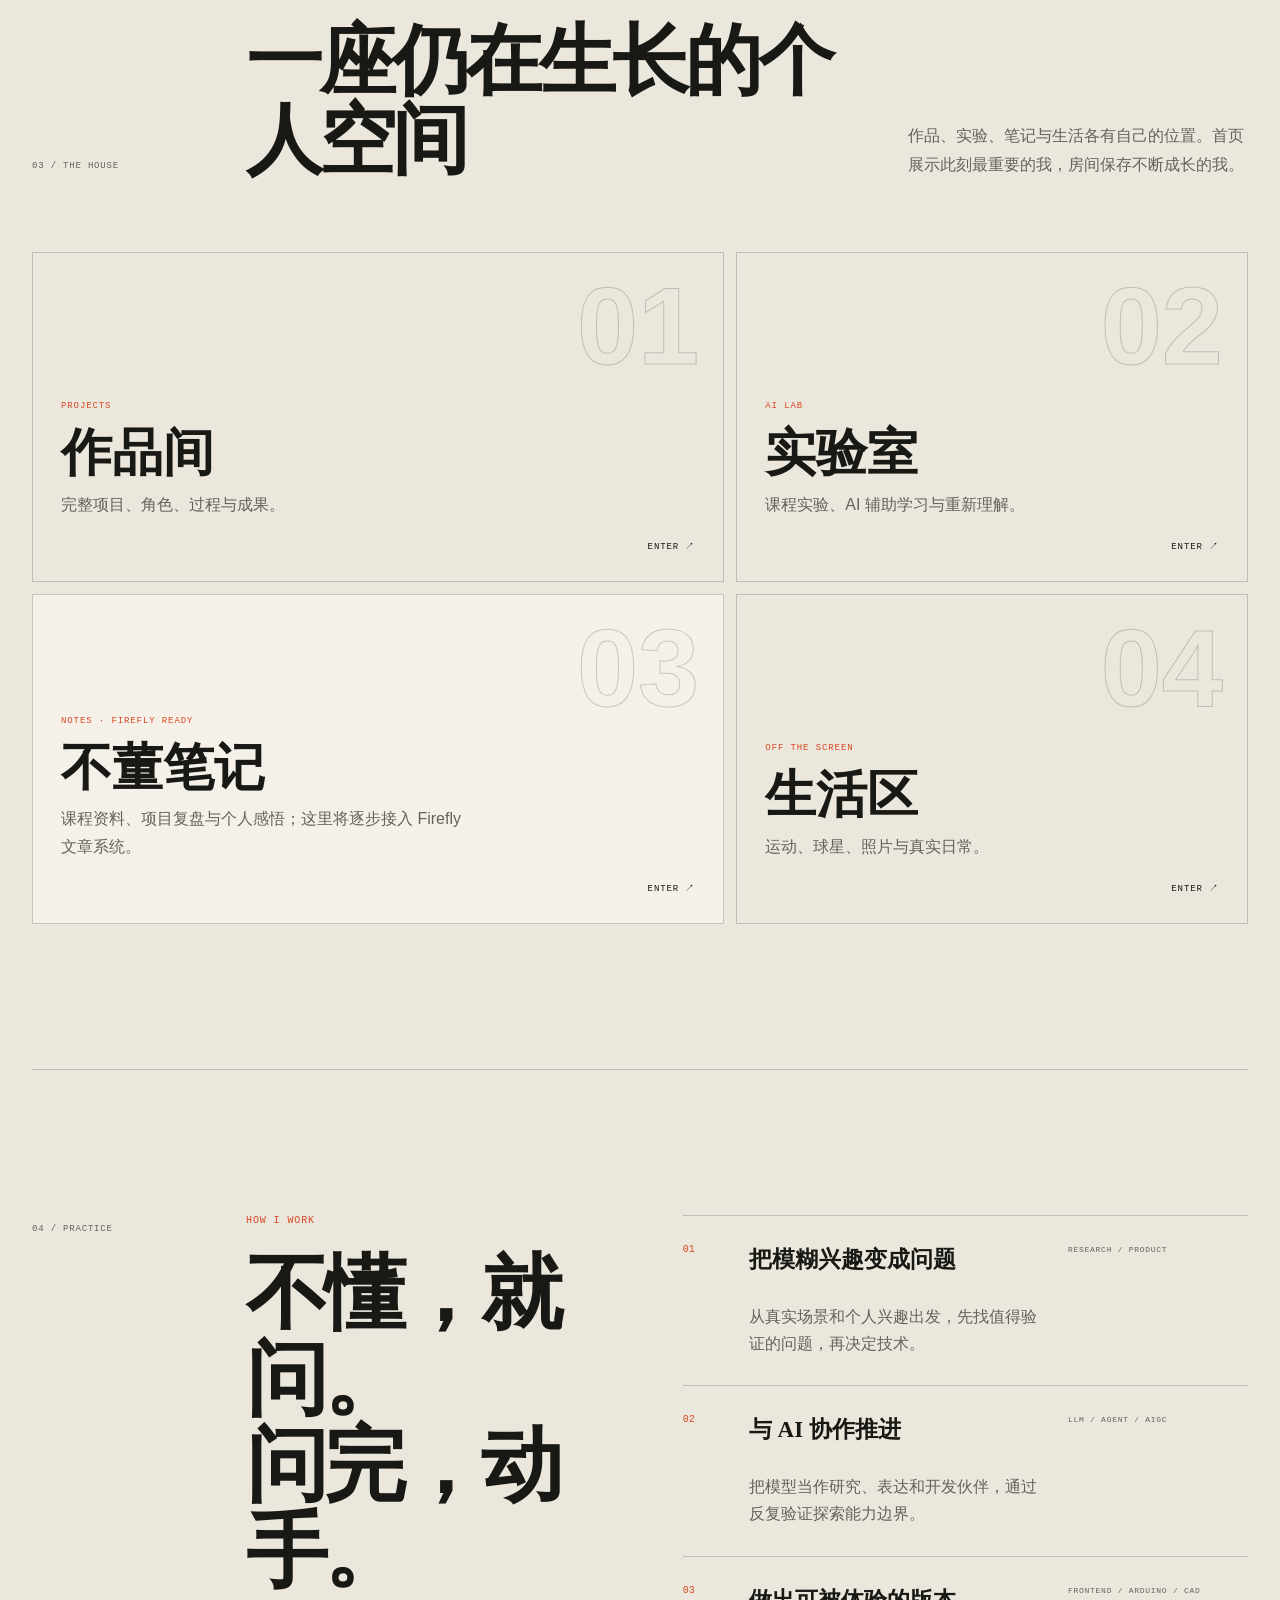
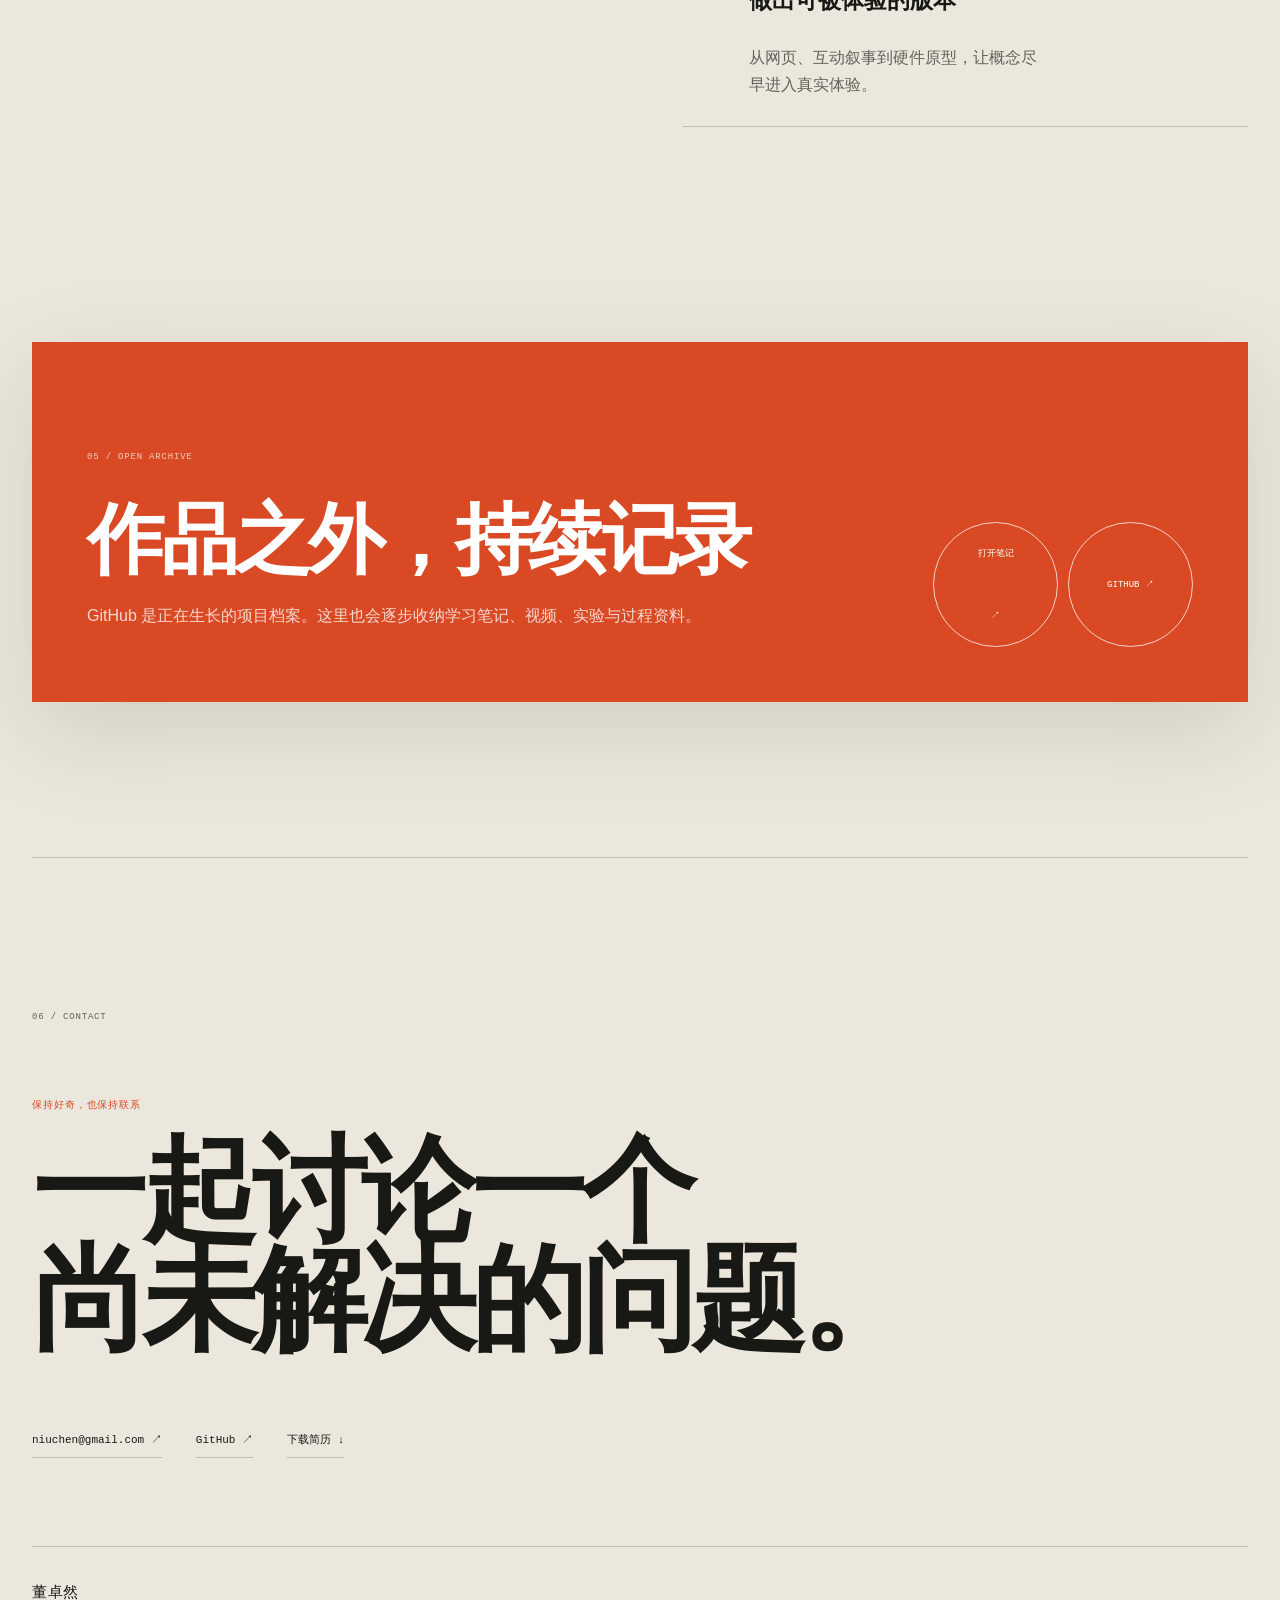
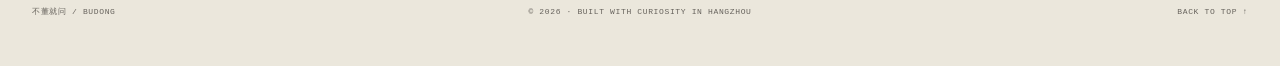
==== commit 4d510107: "Refine homepage narrative and content portal" ====
--- a/index.html
+++ b/index.html
@@ -1,5 +1,5 @@
 <!doctype html>
-<html lang="zh-CN" data-theme="dark" data-edit-version="v1">
+<html lang="zh-CN" data-theme="dark" data-edit-version="v2">
 <head>
   <meta charset="utf-8">
   <meta name="viewport" content="width=device-width,initial-scale=1">
@@ -9,6 +9,7 @@
   <link rel="stylesheet" href="style.css">
 </head>
 <body>
+  <a class="skip-link" href="#main">跳到主要内容</a>
   <div class="edit-hotzone" aria-hidden="true"></div>
   <div class="edit-tools" aria-label="页面编辑工具">
     <button class="edit-toggle" type="button">编辑</button>
@@ -31,7 +32,7 @@
     </div>
   </nav>
 
-  <main>
+  <main id="main">
     <section class="hero shell" id="top">
       <div class="hero-grid" aria-hidden="true"></div>
       <div class="hero-copy">
@@ -67,23 +68,33 @@
             data-en="A cross-disciplinary maker moving toward industrial design — and an independent developer still exploring what comes next.">
           面向工业设计的跨学科创作者，也是一个仍在探索方向的独立开发者。
         </h2>
-        <div class="bio-grid">
+        <div class="bio-story">
           <p data-edit-id="profile-bio-1" data-i18n
-             data-zh="我是浙江大学 2025 级学生董卓然。兴趣驱动我从文化教育站点走到智能硬件原型，也让我持续接触新的模型与工具。"
-             data-en="I’m Zhuoran Dong, a 2025 undergraduate at Zhejiang University. Curiosity has taken me from cultural learning experiences to intelligent hardware prototypes and emerging AI tools.">
-            我是浙江大学 2025 级学生董卓然。兴趣驱动我从文化教育站点走到智能硬件原型，也让我持续接触新的模型与工具。
+             data-zh="我是浙江大学 2025 级学生董卓然，也叫「不董就问」。兴趣驱动我从 <a href='#projects'>文化教育体验</a> 走到 <a href='#projects'>智能硬件原型</a>，再进入 <a href='lab/'>人工智能实验</a>。"
+             data-en="I’m Zhuoran Dong, a 2025 undergraduate at Zhejiang University — also known as BUDONG. Curiosity has taken me from <a href='#projects'>cultural learning experiences</a> to <a href='#projects'>intelligent hardware</a>, and into the <a href='lab/'>AI lab</a>.">
+            我是浙江大学 2025 级学生董卓然，也叫「不董就问」。兴趣驱动我从 <a href="#projects">文化教育体验</a> 走到 <a href="#projects">智能硬件原型</a>，再进入 <a href="lab/">人工智能实验</a>。
           </p>
           <p data-edit-id="profile-bio-2" data-i18n
-             data-zh="我关心大模型算法，也关心人如何驾驭 AI，而不是被工具牵着走。INFJ 是一种自我观察；“踏实做事”是我反复提醒自己的方法。"
-             data-en="I care about LLM algorithms and about how people can direct AI with intent. INFJ is a lens for reflection; staying grounded is the practice I keep returning to.">
-            我关心大模型算法，也关心人如何驾驭 AI，而不是被工具牵着走。INFJ 是一种自我观察；“踏实做事”是我反复提醒自己的方法。
-          </p>
+             data-zh="我还不能说自己已经掌握了这些技术，但已经在课程与 AI 指导下走过完整流程，并把过程保存在 <a href='lab/'>实验室</a>。我关心大模型算法，也关心人如何驾驭 AI，而不是被工具牵着走。"
+             data-en="I can’t claim mastery yet, but I have completed full workflows with course and AI guidance and preserved the process in my <a href='lab/'>lab</a>. I care about LLM algorithms — and about directing AI rather than being directed by tools.">
+            我还不能说自己已经掌握了这些技术，但已经在课程与 AI 指导下走过完整流程，并把过程保存在 <a href="lab/">实验室</a>。我关心大模型算法，也关心人如何驾驭 AI，而不是被工具牵着走。
+          </p>
+          <p data-edit-id="profile-bio-3" data-i18n data-zh="INFJ 是一种自我观察；「踏实做事」是我反复提醒自己的方法。项目之外，我会在 <a href='notes/'>不董笔记</a> 继续记录课程、复盘和还没想明白的问题。" data-en="INFJ is a lens for reflection; staying grounded is the practice I keep returning to. Beyond projects, <a href='notes/'>BUDONG Notes</a> will hold course notes, retrospectives, and questions I haven’t figured out yet.">INFJ 是一种自我观察；「踏实做事」是我反复提醒自己的方法。项目之外，我会在 <a href="notes/">不董笔记</a> 继续记录课程、复盘和还没想明白的问题。</p>
         </div>
       </div>
       <aside class="focus-card">
         <img src="assets/portrait-anime.jpg" alt="董卓然个人照片局部">
         <p><small>CURRENT FOCUS</small><strong data-i18n data-zh="大模型算法与 AI 协作" data-en="LLM ALGORITHMS & AI COLLABORATION">大模型算法与 AI 协作</strong></p>
       </aside>
+    </section>
+
+    <section class="now shell" aria-label="最近状态">
+      <p class="section-no">NOW / AUG 2026</p>
+      <div class="now-list">
+        <a href="lab/"><small data-i18n data-zh="正在学习" data-en="LEARNING">正在学习</small><strong data-i18n data-zh="重新理解 AI 课程实验" data-en="RELEARNING MY AI LABS">重新理解 AI 课程实验</strong><span>↗</span></a>
+        <a href="notes/"><small data-i18n data-zh="正在整理" data-en="WRITING">正在整理</small><strong data-i18n data-zh="课程资料与个人感悟" data-en="COURSE NOTES & REFLECTIONS">课程资料与个人感悟</strong><span>↗</span></a>
+        <a href="projects/"><small data-i18n data-zh="持续制作" data-en="MAKING">持续制作</small><strong data-i18n data-zh="项目档案与作品故事" data-en="PROJECT FILES & STORIES">项目档案与作品故事</strong><span>↗</span></a>
+      </div>
     </section>
 
     <section class="projects shell" id="projects">
@@ -159,7 +170,7 @@
       <div class="room-grid">
         <a class="room-card room-projects" href="projects/"><span>01</span><small>PROJECTS</small><h3 data-i18n data-zh="作品间" data-en="PROJECT ROOM">作品间</h3><p data-i18n data-zh="完整项目、角色、过程与成果。" data-en="Full cases, roles, process and outcomes.">完整项目、角色、过程与成果。</p><b>ENTER ↗</b></a>
         <a class="room-card room-lab" href="lab/"><span>02</span><small>AI LAB</small><h3 data-i18n data-zh="实验室" data-en="AI LAB">实验室</h3><p data-i18n data-zh="课程实验、AI 辅助学习与重新理解。" data-en="Course experiments, AI-assisted learning and relearning.">课程实验、AI 辅助学习与重新理解。</p><b>ENTER ↗</b></a>
-        <a class="room-card room-notes" href="notes/"><span>03</span><small>NOTES</small><h3 data-i18n data-zh="不董笔记" data-en="BUDONG NOTES">不董笔记</h3><p data-i18n data-zh="课程资料、项目复盘与个人感悟。" data-en="Course notes, project reflections and personal thoughts.">课程资料、项目复盘与个人感悟。</p><b>ENTER ↗</b></a>
+        <a class="room-card room-notes" href="notes/"><span>03</span><small>NOTES · FIREFLY READY</small><h3 data-i18n data-zh="不董笔记" data-en="BUDONG NOTES">不董笔记</h3><p data-i18n data-zh="课程资料、项目复盘与个人感悟；这里将逐步接入 Firefly 文章系统。" data-en="Course notes, project reflections and personal thoughts — gradually growing into a Firefly-powered journal.">课程资料、项目复盘与个人感悟；这里将逐步接入 Firefly 文章系统。</p><b>ENTER ↗</b></a>
         <a class="room-card room-life" href="life/"><span>04</span><small>OFF THE SCREEN</small><h3 data-i18n data-zh="生活区" data-en="OFF THE SCREEN">生活区</h3><p data-i18n data-zh="运动、球星、照片与真实日常。" data-en="Sports, athletes, photographs and everyday life.">运动、球星、照片与真实日常。</p><b>ENTER ↗</b></a>
       </div>
     </section>
@@ -176,7 +187,7 @@
 
     <section class="archive shell">
       <div><p class="section-no">05 / OPEN ARCHIVE</p><h2 data-edit-id="archive-title" data-i18n data-zh="作品之外，持续记录" data-en="BEYOND PROJECTS, KEEP RECORDING">作品之外，持续记录</h2><p data-edit-id="archive-desc" data-i18n data-zh="GitHub 是正在生长的项目档案。这里也会逐步收纳学习笔记、视频、实验与过程资料。" data-en="GitHub is the living archive. Notes, videos, experiments and process material will gradually find a home here.">GitHub 是正在生长的项目档案。这里也会逐步收纳学习笔记、视频、实验与过程资料。</p></div>
-      <a href="https://github.com/niuchen476-svg?tab=repositories" target="_blank" rel="noreferrer">GITHUB ↗</a>
+      <div class="archive-links"><a href="notes/"><span data-i18n data-zh="打开笔记" data-en="OPEN NOTES">打开笔记</span> ↗</a><a href="https://github.com/niuchen476-svg?tab=repositories" target="_blank" rel="noreferrer">GITHUB ↗</a></div>
     </section>
 
     <section class="contact shell" id="contact">
--- a/style.css
+++ b/style.css
@@ -16,3 +16,12 @@
 .rooms{padding:145px 0;border-top:1px solid var(--line)}.rooms-header{display:grid;grid-template-columns:170px 1fr 340px;gap:44px;align-items:end;margin-bottom:72px}.rooms-header h2{margin:0;font-family:"Noto Serif SC","Songti SC",serif;font-size:clamp(48px,6vw,92px);font-weight:600;line-height:1.02;letter-spacing:-.05em}.rooms-header>p:last-child{margin:0;color:var(--muted);line-height:1.8}.room-grid{display:grid;grid-template-columns:1.15fr .85fr;gap:12px}.room-card{position:relative;min-height:330px;padding:28px;border:1px solid var(--line);overflow:hidden;display:flex;flex-direction:column;justify-content:flex-end;transition:transform .3s,border-color .3s,background .3s}.room-card:before{content:"";position:absolute;inset:0;background:linear-gradient(135deg,transparent 55%,color-mix(in srgb,var(--accent) 14%,transparent));opacity:0;transition:.3s}.room-card:hover{transform:translateY(-7px);border-color:var(--accent);background:var(--surface)}.room-card:hover:before{opacity:1}.room-card>span{position:absolute;top:18px;right:24px;color:transparent;-webkit-text-stroke:1px var(--line);font:900 110px/1 "Arial Narrow",sans-serif}.room-card small,.room-card b{position:relative;font:9px "JetBrains Mono",monospace;letter-spacing:.1em}.room-card small{color:var(--accent)}.room-card h3{position:relative;margin:16px 0 12px;font-family:"Noto Serif SC","Songti SC",serif;font-size:clamp(38px,4vw,64px);line-height:1}.room-card p{position:relative;max-width:420px;margin:0 0 35px;color:var(--muted);line-height:1.7}.room-card b{position:absolute;right:28px;bottom:28px}.room-lab,.room-life{min-height:270px}.room-notes{background:var(--surface)}
 @media(max-width:900px){.rooms{padding:100px 0}.rooms-header,.room-grid{grid-template-columns:1fr}.rooms-header{gap:24px;margin-bottom:48px}.room-card,.room-lab,.room-life{min-height:280px}}
 @media(max-width:520px){.room-card{min-height:250px;padding:22px}.room-card>span{font-size:82px}.room-card b{right:22px;bottom:22px}}
+
+/* Reference-led refinement: linked personal narrative, quiet status log, one motion language. */
+.skip-link{position:fixed;z-index:2000;left:16px;top:12px;padding:10px 14px;background:var(--accent);color:#fff;transform:translateY(-150%);transition:.2s}.skip-link:focus{transform:none}a:focus-visible,button:focus-visible{outline:2px solid var(--lime);outline-offset:4px}
+.bio-story{max-width:920px;margin-top:54px;color:var(--muted);font-family:"Noto Serif SC","Songti SC",serif;font-size:clamp(17px,1.5vw,22px);line-height:1.9}.bio-story p{margin:0 0 18px}.bio-story a{color:var(--text);border-bottom:1px solid var(--accent);transition:.2s}.bio-story a:hover{color:var(--accent)}
+.now{padding:38px 0 120px;display:grid;grid-template-columns:170px 1fr;gap:44px}.now-list{border-top:1px solid var(--line)}.now-list a{display:grid;grid-template-columns:150px 1fr auto;gap:22px;align-items:center;padding:21px 0;border-bottom:1px solid var(--line);transition:padding .25s,background .25s}.now-list a:hover{padding-inline:16px;background:var(--surface)}.now-list small{color:var(--accent);font:9px "JetBrains Mono",monospace;letter-spacing:.08em}.now-list strong{font-family:"Noto Serif SC","Songti SC",serif;font-size:20px;font-weight:500}.now-list span{color:var(--muted)}
+.archive-links{display:flex;gap:10px}.archive-links a{width:125px;height:125px;border:1px solid rgba(255,255,255,.75);border-radius:50%;display:grid;place-items:center;text-align:center;font:9px "JetBrains Mono",monospace;transition:.25s}.archive-links a:hover{transform:rotate(-7deg) scale(1.04);background:#fff;color:var(--accent)}
+.js .observe{opacity:0;transform:translateY(34px);transition:opacity .75s cubic-bezier(.2,.7,.2,1),transform .75s cubic-bezier(.2,.7,.2,1)}.js .observe.in-view{opacity:1;transform:none}
+@media(max-width:900px){.bio-story{margin-top:35px}.now{grid-template-columns:1fr;padding:20px 0 90px;gap:20px}.archive-links a{width:100px;height:100px}}
+@media(max-width:520px){.archive-links{flex-wrap:wrap}.now-list a{grid-template-columns:1fr auto;gap:8px}.now-list small{grid-column:1/-1}}
